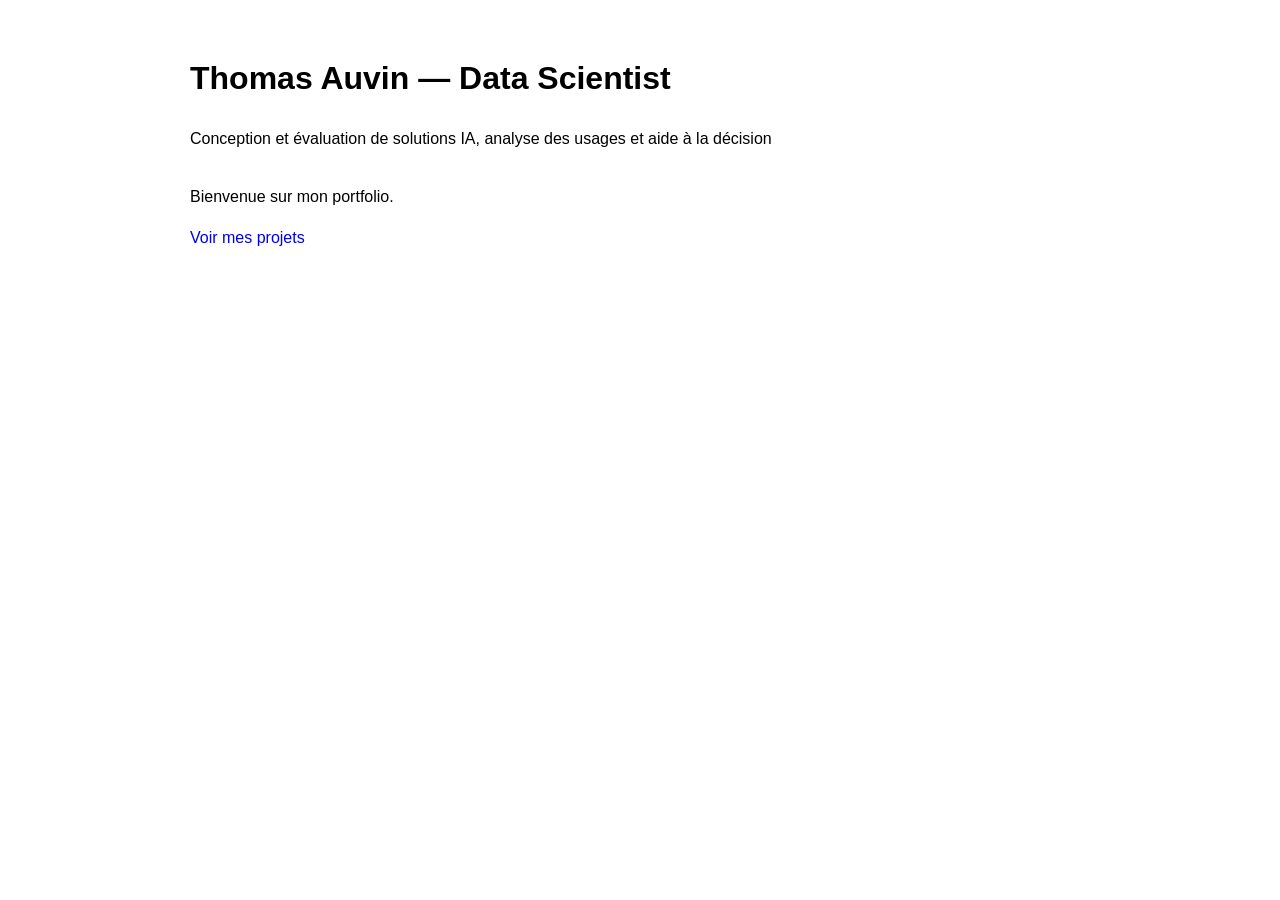
==== index.html @ b9dc01ef "Initial portfolio structure" ====
<!DOCTYPE html>
<html lang="fr">
<head>
  <meta charset="UTF-8" />
  <meta name="viewport" content="width=device-width, initial-scale=1.0" />
  <title>Thomas Auvin — Data Scientist</title>
  <link rel="stylesheet" href="assets/css/style.css" />
</head>
<body>
  <header>
    <h1>Thomas Auvin — Data Scientist</h1>
    <p>Conception et évaluation de solutions IA, analyse des usages et aide à la décision</p>
  </header>

  <main>
    <p>Bienvenue sur mon portfolio.</p>
    <p><a href="projets.html">Voir mes projets</a></p>
  </main>
</body>
</html>
---- assets/css/style.css ----
body {
  font-family: Arial, sans-serif;
  margin: 0;
  padding: 2rem;
  line-height: 1.6;
  max-width: 900px;
  margin-inline: auto;
}

header {
  margin-bottom: 2rem;
}

a {
  text-decoration: none;
}
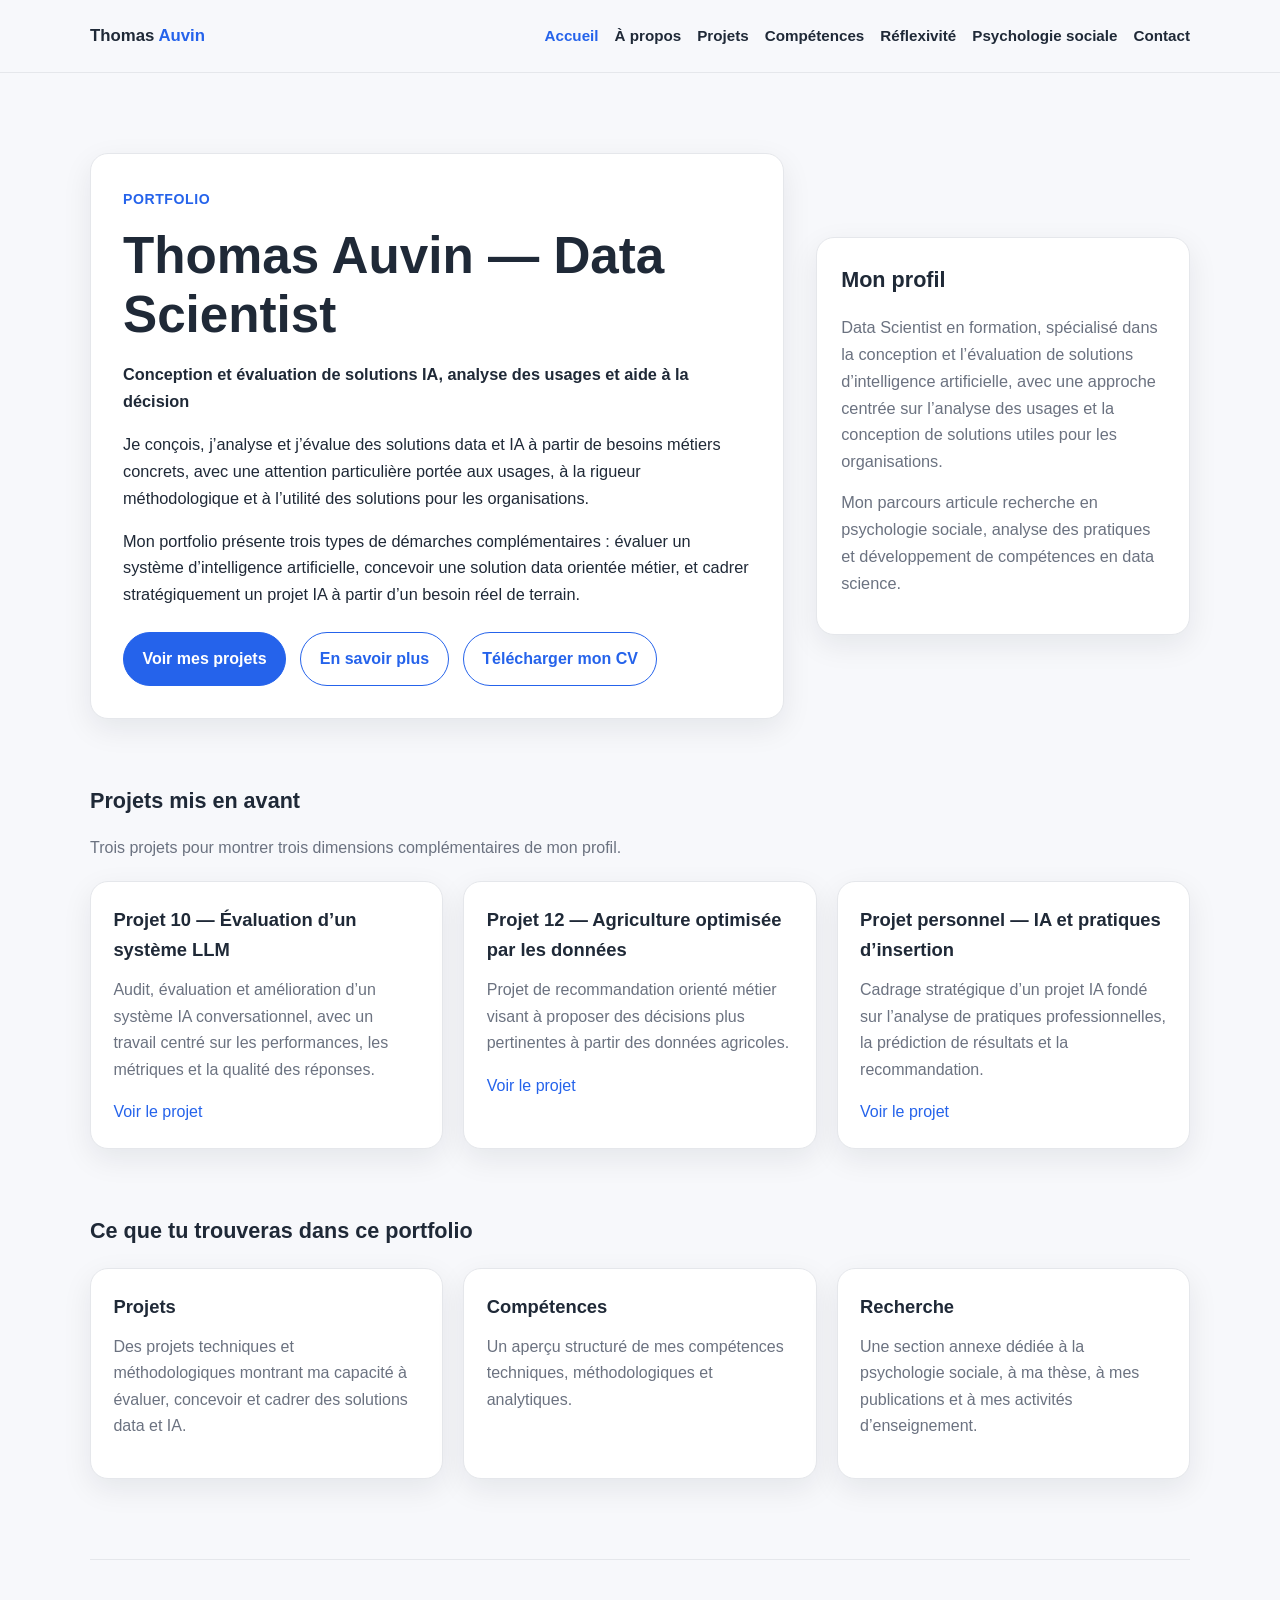
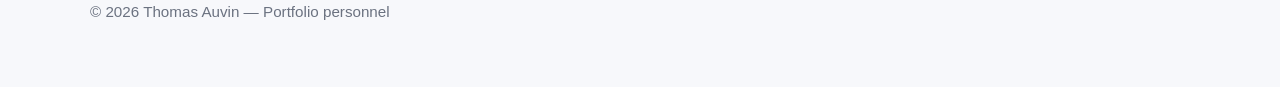
==== commit 0ed6bc0f: "Add homepage and about page" ====
--- a/index.html
+++ b/index.html
@@ -4,17 +4,149 @@
   <meta charset="UTF-8" />
   <meta name="viewport" content="width=device-width, initial-scale=1.0" />
   <title>Thomas Auvin — Data Scientist</title>
+  <meta
+    name="description"
+    content="Portfolio de Thomas Auvin, Data Scientist en formation : IA appliquée, évaluation de systèmes intelligents, analyse des usages et aide à la décision."
+  />
   <link rel="stylesheet" href="assets/css/style.css" />
 </head>
 <body>
-  <header>
-    <h1>Thomas Auvin — Data Scientist</h1>
-    <p>Conception et évaluation de solutions IA, analyse des usages et aide à la décision</p>
+  <header class="site-header">
+    <div class="container navbar">
+      <a class="brand" href="index.html">Thomas <span>Auvin</span></a>
+      <nav class="nav-links" aria-label="Navigation principale">
+        <a href="index.html" class="active">Accueil</a>
+        <a href="a-propos.html">À propos</a>
+        <a href="projets.html">Projets</a>
+        <a href="competences.html">Compétences</a>
+        <a href="reflexivite.html">Réflexivité</a>
+        <a href="psychologie-sociale-recherche.html">Psychologie sociale</a>
+        <a href="contact.html">Contact</a>
+      </nav>
+    </div>
   </header>
 
   <main>
-    <p>Bienvenue sur mon portfolio.</p>
-    <p><a href="projets.html">Voir mes projets</a></p>
+    <section class="hero">
+      <div class="container hero-grid">
+        <div class="hero-card">
+          <div class="eyebrow">Portfolio</div>
+          <h1>Thomas Auvin — Data Scientist</h1>
+          <p class="hero-subtitle">
+            Conception et évaluation de solutions IA, analyse des usages et aide à la décision
+          </p>
+          <p>
+            Je conçois, j’analyse et j’évalue des solutions data et IA à partir de besoins métiers
+            concrets, avec une attention particulière portée aux usages, à la rigueur méthodologique
+            et à l’utilité des solutions pour les organisations.
+          </p>
+          <p>
+            Mon portfolio présente trois types de démarches complémentaires :
+            évaluer un système d’intelligence artificielle, concevoir une solution data orientée métier,
+            et cadrer stratégiquement un projet IA à partir d’un besoin réel de terrain.
+          </p>
+
+          <div class="hero-actions">
+            <a class="button button-primary" href="projets.html">Voir mes projets</a>
+            <a class="button button-secondary" href="a-propos.html">En savoir plus</a>
+            <a class="button button-secondary" href="assets/docs/cv-thomas-auvin.pdf" target="_blank">
+              Télécharger mon CV
+            </a>
+          </div>
+        </div>
+
+        <aside class="hero-card hero-aside">
+          <h2>Mon profil</h2>
+          <p>
+            Data Scientist en formation, spécialisé dans la conception et l’évaluation de solutions
+            d’intelligence artificielle, avec une approche centrée sur l’analyse des usages
+            et la conception de solutions utiles pour les organisations.
+          </p>
+          <p>
+            Mon parcours articule recherche en psychologie sociale, analyse des pratiques
+            et développement de compétences en data science.
+          </p>
+        </aside>
+      </div>
+    </section>
+
+    <section class="section">
+      <div class="container">
+        <div class="section-header">
+          <h2 class="section-title">Projets mis en avant</h2>
+          <p>Trois projets pour montrer trois dimensions complémentaires de mon profil.</p>
+        </div>
+
+        <div class="grid-3">
+          <article class="card">
+            <h3>Projet 10 — Évaluation d’un système LLM</h3>
+            <p>
+              Audit, évaluation et amélioration d’un système IA conversationnel,
+              avec un travail centré sur les performances, les métriques et la qualité des réponses.
+            </p>
+            <a href="projects/projet-10-llm.html">Voir le projet</a>
+          </article>
+
+          <article class="card">
+            <h3>Projet 12 — Agriculture optimisée par les données</h3>
+            <p>
+              Projet de recommandation orienté métier visant à proposer des décisions
+              plus pertinentes à partir des données agricoles.
+            </p>
+            <a href="projects/projet-12-agritech.html">Voir le projet</a>
+          </article>
+
+          <article class="card">
+            <h3>Projet personnel — IA et pratiques d’insertion</h3>
+            <p>
+              Cadrage stratégique d’un projet IA fondé sur l’analyse de pratiques professionnelles,
+              la prédiction de résultats et la recommandation.
+            </p>
+            <a href="projects/projet-perso-insertion-ia.html">Voir le projet</a>
+          </article>
+        </div>
+      </div>
+    </section>
+
+    <section class="section">
+      <div class="container">
+        <div class="section-header">
+          <h2 class="section-title">Ce que tu trouveras dans ce portfolio</h2>
+        </div>
+
+        <div class="grid-3">
+          <div class="card">
+            <h3>Projets</h3>
+            <p>
+              Des projets techniques et méthodologiques montrant ma capacité à évaluer,
+              concevoir et cadrer des solutions data et IA.
+            </p>
+          </div>
+
+          <div class="card">
+            <h3>Compétences</h3>
+            <p>
+              Un aperçu structuré de mes compétences techniques, méthodologiques
+              et analytiques.
+            </p>
+          </div>
+
+          <div class="card">
+            <h3>Recherche</h3>
+            <p>
+              Une section annexe dédiée à la psychologie sociale, à ma thèse,
+              à mes publications et à mes activités d’enseignement.
+            </p>
+          </div>
+        </div>
+      </div>
+    </section>
   </main>
+
+  <footer class="site-footer">
+    <div class="container">
+      <p>© 2026 Thomas Auvin — Portfolio personnel</p>
+    </div>
+  </footer>
 </body>
-</html>
+</html>
--- a/assets/css/style.css
+++ b/assets/css/style.css
@@ -1,16 +1,321 @@
+:root {
+  --bg: #f7f8fb;
+  --surface: #ffffff;
+  --text: #1f2937;
+  --muted: #6b7280;
+  --accent: #2563eb;
+  --accent-hover: #1d4ed8;
+  --border: #e5e7eb;
+  --shadow: 0 10px 30px rgba(15, 23, 42, 0.08);
+  --radius: 18px;
+  --max-width: 1100px;
+}
+
+* {
+  box-sizing: border-box;
+}
+
+html {
+  scroll-behavior: smooth;
+}
+
 body {
-  font-family: Arial, sans-serif;
   margin: 0;
+  font-family: Arial, Helvetica, sans-serif;
+  color: var(--text);
+  background: var(--bg);
+  line-height: 1.65;
+}
+
+img {
+  max-width: 100%;
+  display: block;
+}
+
+a {
+  color: var(--accent);
+  text-decoration: none;
+}
+
+a:hover {
+  color: var(--accent-hover);
+}
+
+.container {
+  width: min(var(--max-width), calc(100% - 2rem));
+  margin: 0 auto;
+}
+
+.site-header {
+  position: sticky;
+  top: 0;
+  z-index: 10;
+  background: rgba(247, 248, 251, 0.92);
+  backdrop-filter: blur(8px);
+  border-bottom: 1px solid var(--border);
+}
+
+.navbar {
+  display: flex;
+  align-items: center;
+  justify-content: space-between;
+  gap: 1rem;
+  min-height: 72px;
+}
+
+.brand {
+  font-weight: 700;
+  font-size: 1.05rem;
+  color: var(--text);
+}
+
+.brand span {
+  color: var(--accent);
+}
+
+.nav-links {
+  display: flex;
+  flex-wrap: wrap;
+  gap: 1rem;
+}
+
+.nav-links a {
+  color: var(--text);
+  font-weight: 600;
+  font-size: 0.95rem;
+}
+
+.nav-links a:hover,
+.nav-links a.active {
+  color: var(--accent);
+}
+
+.hero {
+  padding: 5rem 0 3rem;
+}
+
+.hero-grid {
+  display: grid;
+  grid-template-columns: 1.3fr 0.7fr;
+  gap: 2rem;
+  align-items: center;
+}
+
+.hero-card,
+.card {
+  background: var(--surface);
+  border: 1px solid var(--border);
+  border-radius: var(--radius);
+  box-shadow: var(--shadow);
+}
+
+.hero-card {
   padding: 2rem;
-  line-height: 1.6;
-  max-width: 900px;
-  margin-inline: auto;
-}
-
-header {
-  margin-bottom: 2rem;
-}
-
-a {
-  text-decoration: none;
+}
+
+.eyebrow {
+  display: inline-block;
+  margin-bottom: 1rem;
+  font-size: 0.88rem;
+  font-weight: 700;
+  letter-spacing: 0.04em;
+  text-transform: uppercase;
+  color: var(--accent);
+}
+
+.hero h1,
+.page-title {
+  margin: 0 0 1rem;
+  line-height: 1.15;
+  font-size: clamp(2rem, 4vw, 3.5rem);
+}
+
+.hero-subtitle {
+  margin: 0 0 1rem;
+  color: var(--muted);
+  font-size: 1.15rem;
+  font-weight: 700;
+}
+
+.hero p,
+.lead {
+  margin: 0 0 1rem;
+  color: var(--text);
+  font-size: 1.02rem;
+}
+
+.hero-actions {
+  display: flex;
+  flex-wrap: wrap;
+  gap: 0.9rem;
+  margin-top: 1.5rem;
+}
+
+.button {
+  display: inline-flex;
+  align-items: center;
+  justify-content: center;
+  min-height: 44px;
+  padding: 0.8rem 1.15rem;
+  border-radius: 999px;
+  border: 1px solid var(--accent);
+  font-weight: 700;
+  transition: 0.2s ease;
+}
+
+.button-primary {
+  background: var(--accent);
+  color: #fff;
+}
+
+.button-primary:hover {
+  background: var(--accent-hover);
+  border-color: var(--accent-hover);
+  color: #fff;
+}
+
+.button-secondary {
+  background: #fff;
+  color: var(--accent);
+}
+
+.button-secondary:hover {
+  background: #eff6ff;
+}
+
+.hero-aside {
+  padding: 1.5rem;
+}
+
+.hero-aside h2,
+.section-title {
+  margin-top: 0;
+  margin-bottom: 1rem;
+  font-size: 1.35rem;
+}
+
+.hero-aside p {
+  margin: 0 0 0.85rem;
+  color: var(--muted);
+}
+
+.section {
+  padding: 1rem 0 3rem;
+}
+
+.section-header {
+  margin-bottom: 1.25rem;
+}
+
+.section-header p {
+  color: var(--muted);
+  margin: 0.3rem 0 0;
+}
+
+.grid-3 {
+  display: grid;
+  grid-template-columns: repeat(3, 1fr);
+  gap: 1.25rem;
+}
+
+.card {
+  padding: 1.4rem;
+}
+
+.card h3 {
+  margin-top: 0;
+  margin-bottom: 0.75rem;
+  font-size: 1.15rem;
+}
+
+.card p {
+  margin: 0 0 1rem;
+  color: var(--muted);
+}
+
+.inline-list {
+  margin: 0;
+  padding-left: 1.1rem;
+}
+
+.inline-list li {
+  margin-bottom: 0.35rem;
+}
+
+.page-hero {
+  padding: 4rem 0 2rem;
+}
+
+.page-content {
+  padding-bottom: 3rem;
+}
+
+.content-grid {
+  display: grid;
+  grid-template-columns: 2fr 1fr;
+  gap: 1.5rem;
+}
+
+.content-block {
+  background: var(--surface);
+  border: 1px solid var(--border);
+  border-radius: var(--radius);
+  box-shadow: var(--shadow);
+  padding: 1.6rem;
+  margin-bottom: 1.25rem;
+}
+
+.content-block h2 {
+  margin-top: 0;
+}
+
+.content-block p:last-child,
+.content-block ul:last-child {
+  margin-bottom: 0;
+}
+
+.aside-box {
+  background: var(--surface);
+  border: 1px solid var(--border);
+  border-radius: var(--radius);
+  box-shadow: var(--shadow);
+  padding: 1.4rem;
+  margin-bottom: 1.25rem;
+}
+
+.aside-box h3 {
+  margin-top: 0;
+}
+
+.site-footer {
+  padding: 2rem 0 3rem;
+  color: var(--muted);
+  font-size: 0.95rem;
+}
+
+.site-footer .container {
+  border-top: 1px solid var(--border);
+  padding-top: 1.5rem;
+}
+
+@media (max-width: 900px) {
+  .hero-grid,
+  .content-grid,
+  .grid-3 {
+    grid-template-columns: 1fr;
+  }
+
+  .navbar {
+    align-items: flex-start;
+    flex-direction: column;
+    padding: 1rem 0;
+  }
+
+  .nav-links {
+    gap: 0.8rem;
+  }
+
+  .hero {
+    padding-top: 3rem;
+  }
 }
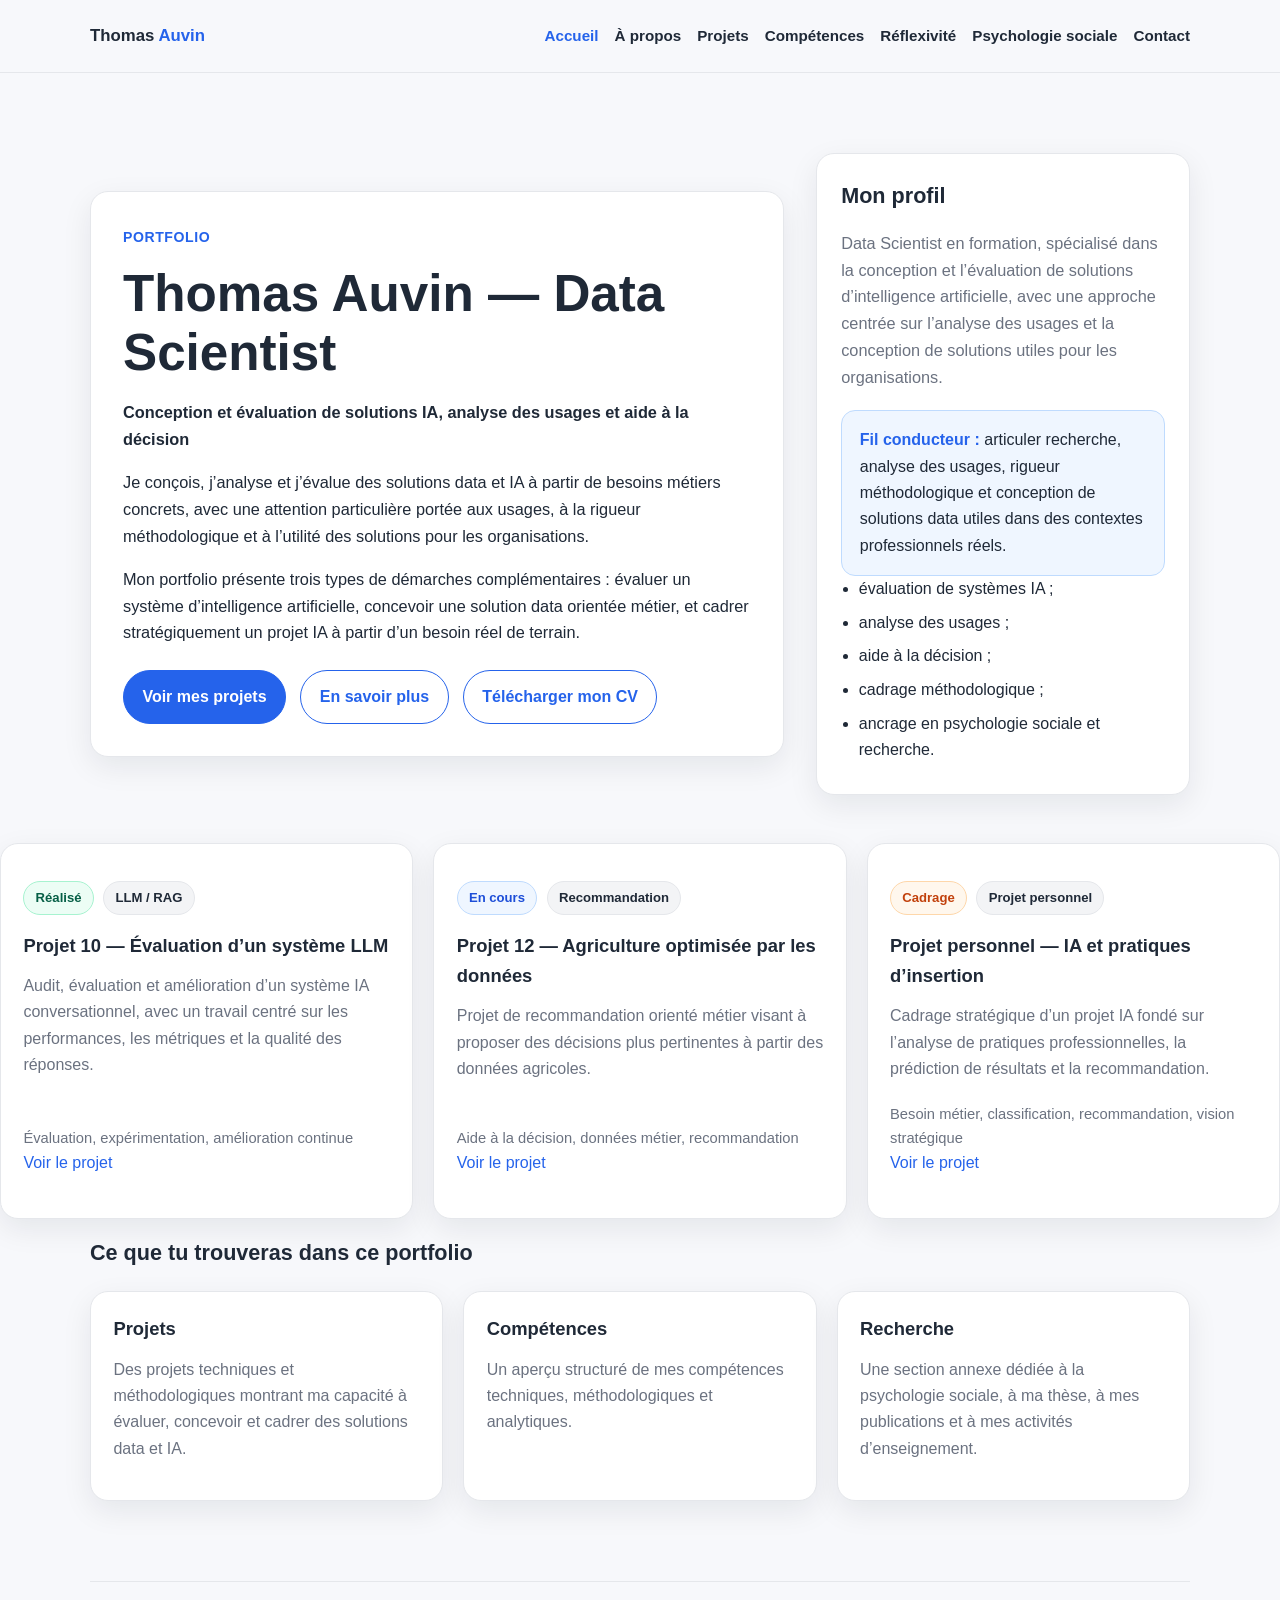
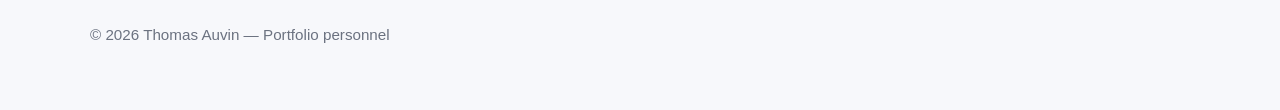
==== commit e3c05967: "ajout projet perso" ====
--- a/index.html
+++ b/index.html
@@ -62,51 +62,79 @@
             d’intelligence artificielle, avec une approche centrée sur l’analyse des usages
             et la conception de solutions utiles pour les organisations.
           </p>
-          <p>
-            Mon parcours articule recherche en psychologie sociale, analyse des pratiques
-            et développement de compétences en data science.
-          </p>
+
+          <div class="hero-highlight">
+            <strong>Fil conducteur :</strong>
+            articuler recherche, analyse des usages, rigueur méthodologique
+            et conception de solutions data utiles dans des contextes professionnels réels.
+          </div>
+
+          <ul class="profile-list">
+            <li>évaluation de systèmes IA ;</li>
+            <li>analyse des usages ;</li>
+            <li>aide à la décision ;</li>
+            <li>cadrage méthodologique ;</li>
+            <li>ancrage en psychologie sociale et recherche.</li>
+          </ul>
         </aside>
       </div>
     </section>
 
-    <section class="section">
-      <div class="container">
-        <div class="section-header">
-          <h2 class="section-title">Projets mis en avant</h2>
-          <p>Trois projets pour montrer trois dimensions complémentaires de mon profil.</p>
+    <div class="grid-3">
+      <article class="card project-card">
+        <div>
+          <div class="badge-row">
+            <span class="badge badge-done">Réalisé</span>
+            <span class="badge">LLM / RAG</span>
+          </div>
+          <h3>Projet 10 — Évaluation d’un système LLM</h3>
+          <p>
+            Audit, évaluation et amélioration d’un système IA conversationnel,
+            avec un travail centré sur les performances, les métriques et la qualité des réponses.
+          </p>
         </div>
+        <div class="project-meta">
+          Évaluation, expérimentation, amélioration continue
+        </div>
+        <p><a href="projects/projet-10-llm.html">Voir le projet</a></p>
+      </article>
 
-        <div class="grid-3">
-          <article class="card">
-            <h3>Projet 10 — Évaluation d’un système LLM</h3>
-            <p>
-              Audit, évaluation et amélioration d’un système IA conversationnel,
-              avec un travail centré sur les performances, les métriques et la qualité des réponses.
-            </p>
-            <a href="projects/projet-10-llm.html">Voir le projet</a>
-          </article>
+      <article class="card project-card">
+        <div>
+          <div class="badge-row">
+            <span class="badge badge-progress">En cours</span>
+            <span class="badge">Recommandation</span>
+          </div>
+          <h3>Projet 12 — Agriculture optimisée par les données</h3>
+          <p>
+            Projet de recommandation orienté métier visant à proposer des décisions
+            plus pertinentes à partir des données agricoles.
+          </p>
+        </div>
+        <div class="project-meta">
+          Aide à la décision, données métier, recommandation
+        </div>
+        <p><a href="projects/projet-12-agritech.html">Voir le projet</a></p>
+      </article>
 
-          <article class="card">
-            <h3>Projet 12 — Agriculture optimisée par les données</h3>
-            <p>
-              Projet de recommandation orienté métier visant à proposer des décisions
-              plus pertinentes à partir des données agricoles.
-            </p>
-            <a href="projects/projet-12-agritech.html">Voir le projet</a>
-          </article>
-
-          <article class="card">
-            <h3>Projet personnel — IA et pratiques d’insertion</h3>
-            <p>
-              Cadrage stratégique d’un projet IA fondé sur l’analyse de pratiques professionnelles,
-              la prédiction de résultats et la recommandation.
-            </p>
-            <a href="projects/projet-perso-insertion-ia.html">Voir le projet</a>
-          </article>
+      <article class="card project-card">
+        <div>
+          <div class="badge-row">
+            <span class="badge badge-planning">Cadrage</span>
+            <span class="badge">Projet personnel</span>
+          </div>
+          <h3>Projet personnel — IA et pratiques d’insertion</h3>
+          <p>
+            Cadrage stratégique d’un projet IA fondé sur l’analyse de pratiques professionnelles,
+            la prédiction de résultats et la recommandation.
+          </p>
         </div>
-      </div>
-    </section>
+        <div class="project-meta">
+          Besoin métier, classification, recommandation, vision stratégique
+        </div>
+        <p><a href="projects/projet-perso-insertion-ia.html">Voir le projet</a></p>
+      </article>
+    </div>
 
     <section class="section">
       <div class="container">
--- a/assets/css/style.css
+++ b/assets/css/style.css
@@ -318,4 +318,80 @@
   .hero {
     padding-top: 3rem;
   }
+}
+
+.badge-row {
+  display: flex;
+  flex-wrap: wrap;
+  gap: 0.6rem;
+  margin: 0.9rem 0 1rem;
+}
+
+.badge {
+  display: inline-flex;
+  align-items: center;
+  min-height: 30px;
+  padding: 0.3rem 0.7rem;
+  border-radius: 999px;
+  font-size: 0.82rem;
+  font-weight: 700;
+  border: 1px solid var(--border);
+  background: #f3f4f6;
+  color: var(--text);
+}
+
+.badge-done {
+  background: #ecfdf5;
+  border-color: #a7f3d0;
+  color: #065f46;
+}
+
+.badge-progress {
+  background: #eff6ff;
+  border-color: #bfdbfe;
+  color: #1d4ed8;
+}
+
+.badge-planning {
+  background: #fff7ed;
+  border-color: #fed7aa;
+  color: #c2410c;
+}
+
+.project-card {
+  display: flex;
+  flex-direction: column;
+  justify-content: space-between;
+  min-height: 100%;
+}
+
+.project-card p:last-of-type {
+  margin-bottom: 1.2rem;
+}
+
+.project-meta {
+  margin-top: auto;
+  color: var(--muted);
+  font-size: 0.92rem;
+}
+
+.hero-highlight {
+  margin-top: 1.2rem;
+  padding: 1rem 1.1rem;
+  border-radius: 14px;
+  background: #eff6ff;
+  border: 1px solid #bfdbfe;
+}
+
+.hero-highlight strong {
+  color: var(--accent);
+}
+
+.profile-list {
+  margin: 0;
+  padding-left: 1.1rem;
+}
+
+.profile-list li {
+  margin-bottom: 0.45rem;
 }
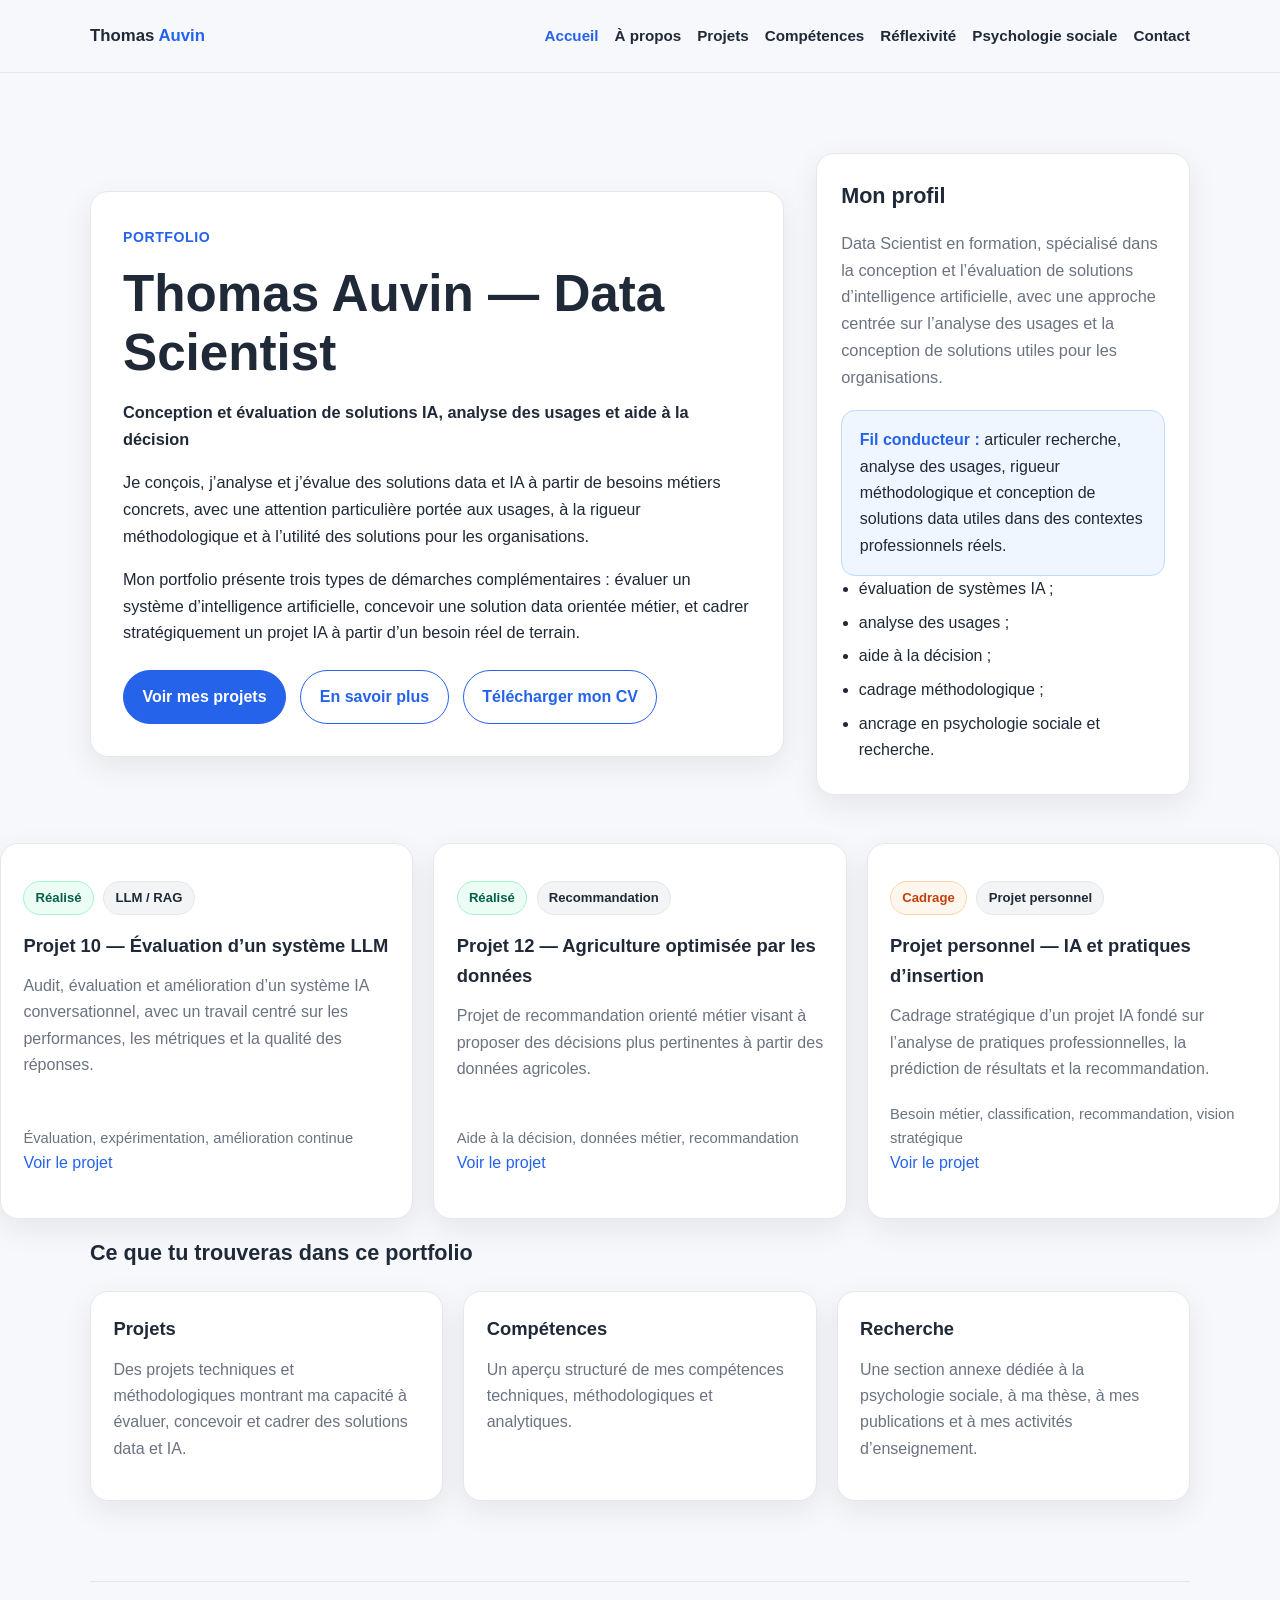
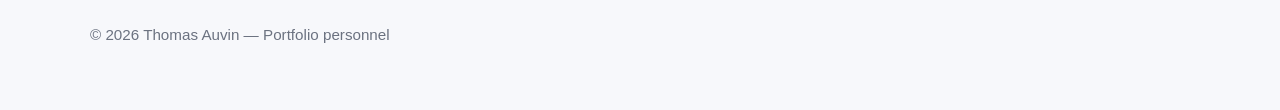
==== commit 225827ab: "mise a jour projets et page accueil" ====
--- a/index.html
+++ b/index.html
@@ -102,7 +102,7 @@
       <article class="card project-card">
         <div>
           <div class="badge-row">
-            <span class="badge badge-progress">En cours</span>
+            <span class="badge badge-done">Réalisé</span>
             <span class="badge">Recommandation</span>
           </div>
           <h3>Projet 12 — Agriculture optimisée par les données</h3>
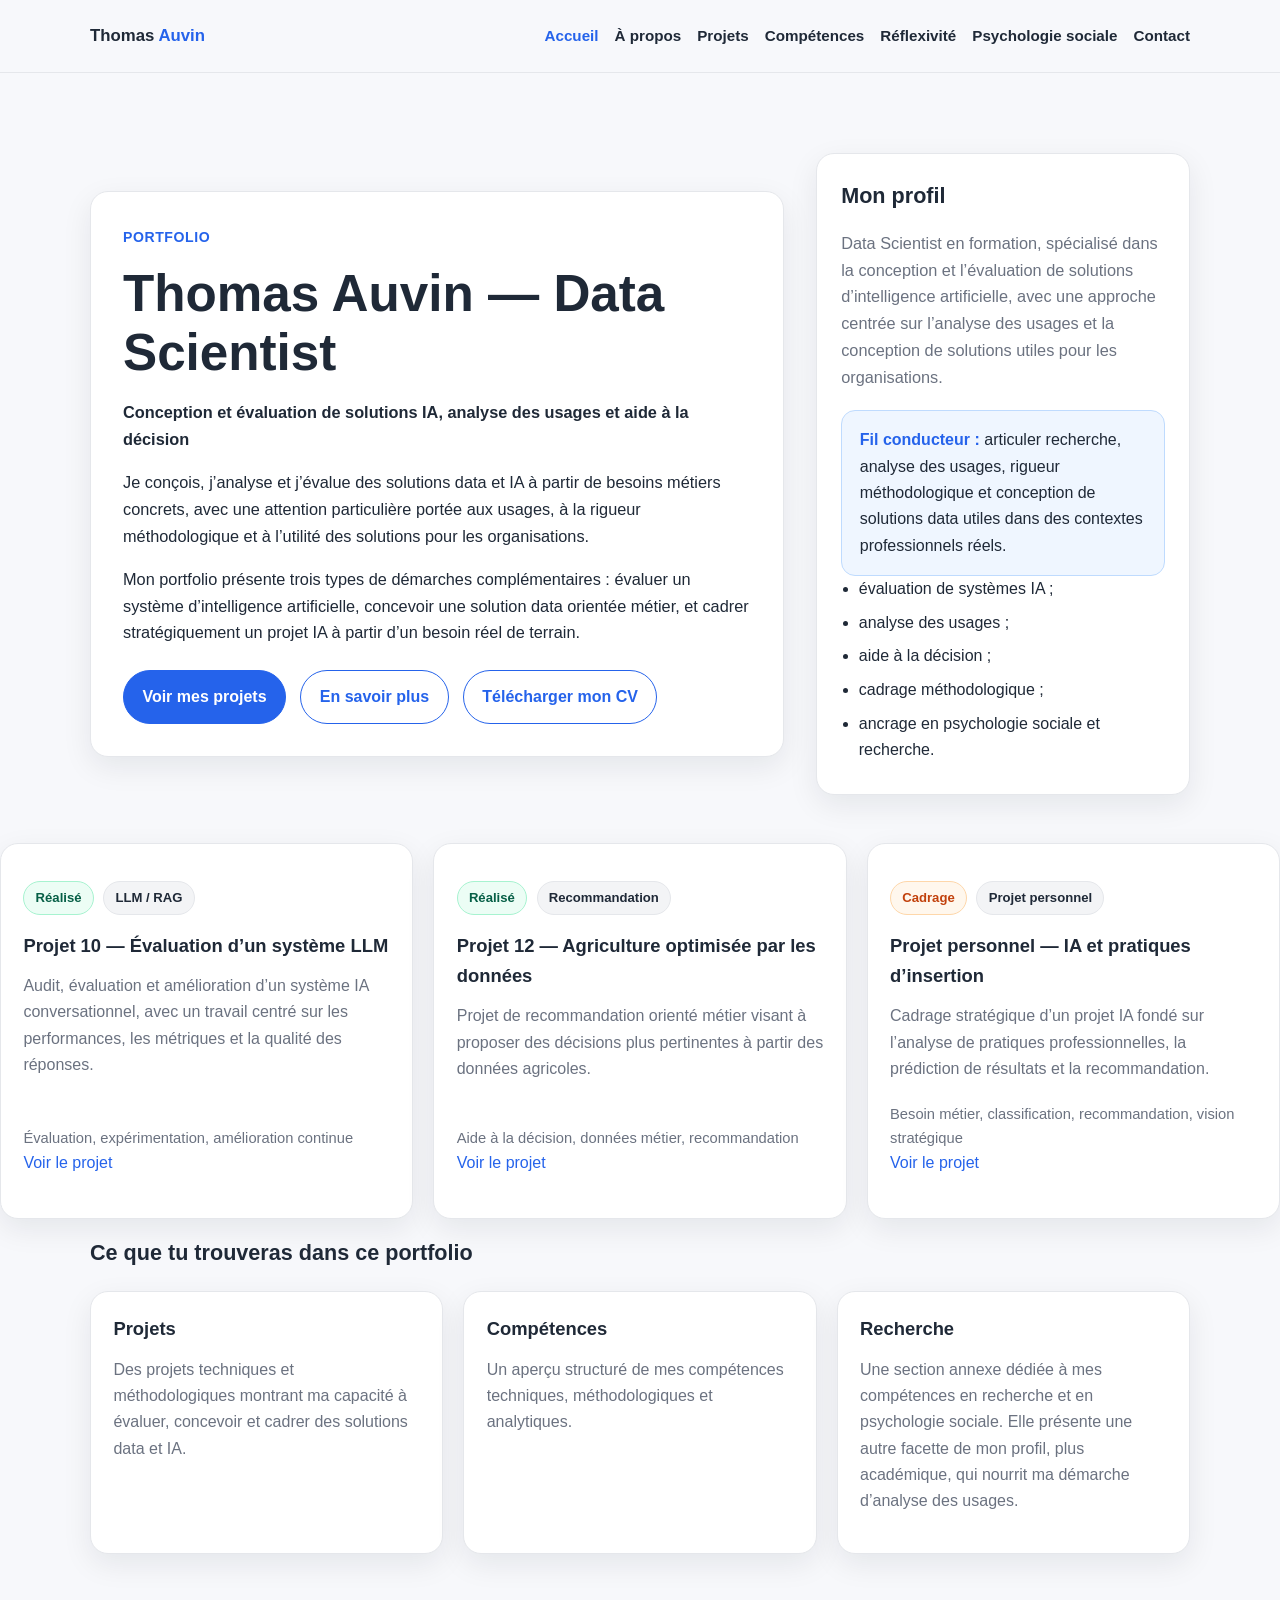
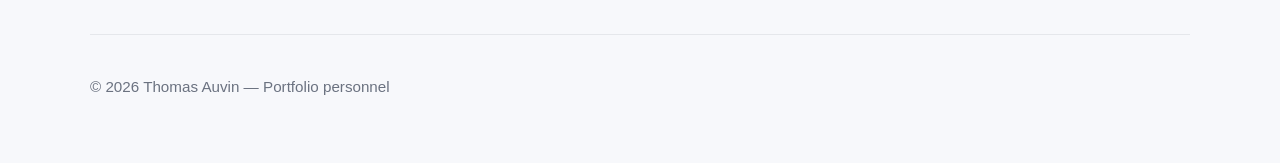
==== commit e812049e: "mise a jour projets et page accueil" ====
--- a/index.html
+++ b/index.html
@@ -162,8 +162,8 @@
           <div class="card">
             <h3>Recherche</h3>
             <p>
-              Une section annexe dédiée à la psychologie sociale, à ma thèse,
-              à mes publications et à mes activités d’enseignement.
+              Une section annexe dédiée à mes compétences en recherche et en psychologie sociale.
+              Elle présente une autre facette de mon profil, plus académique, qui nourrit ma démarche d’analyse des usages.
             </p>
           </div>
         </div>
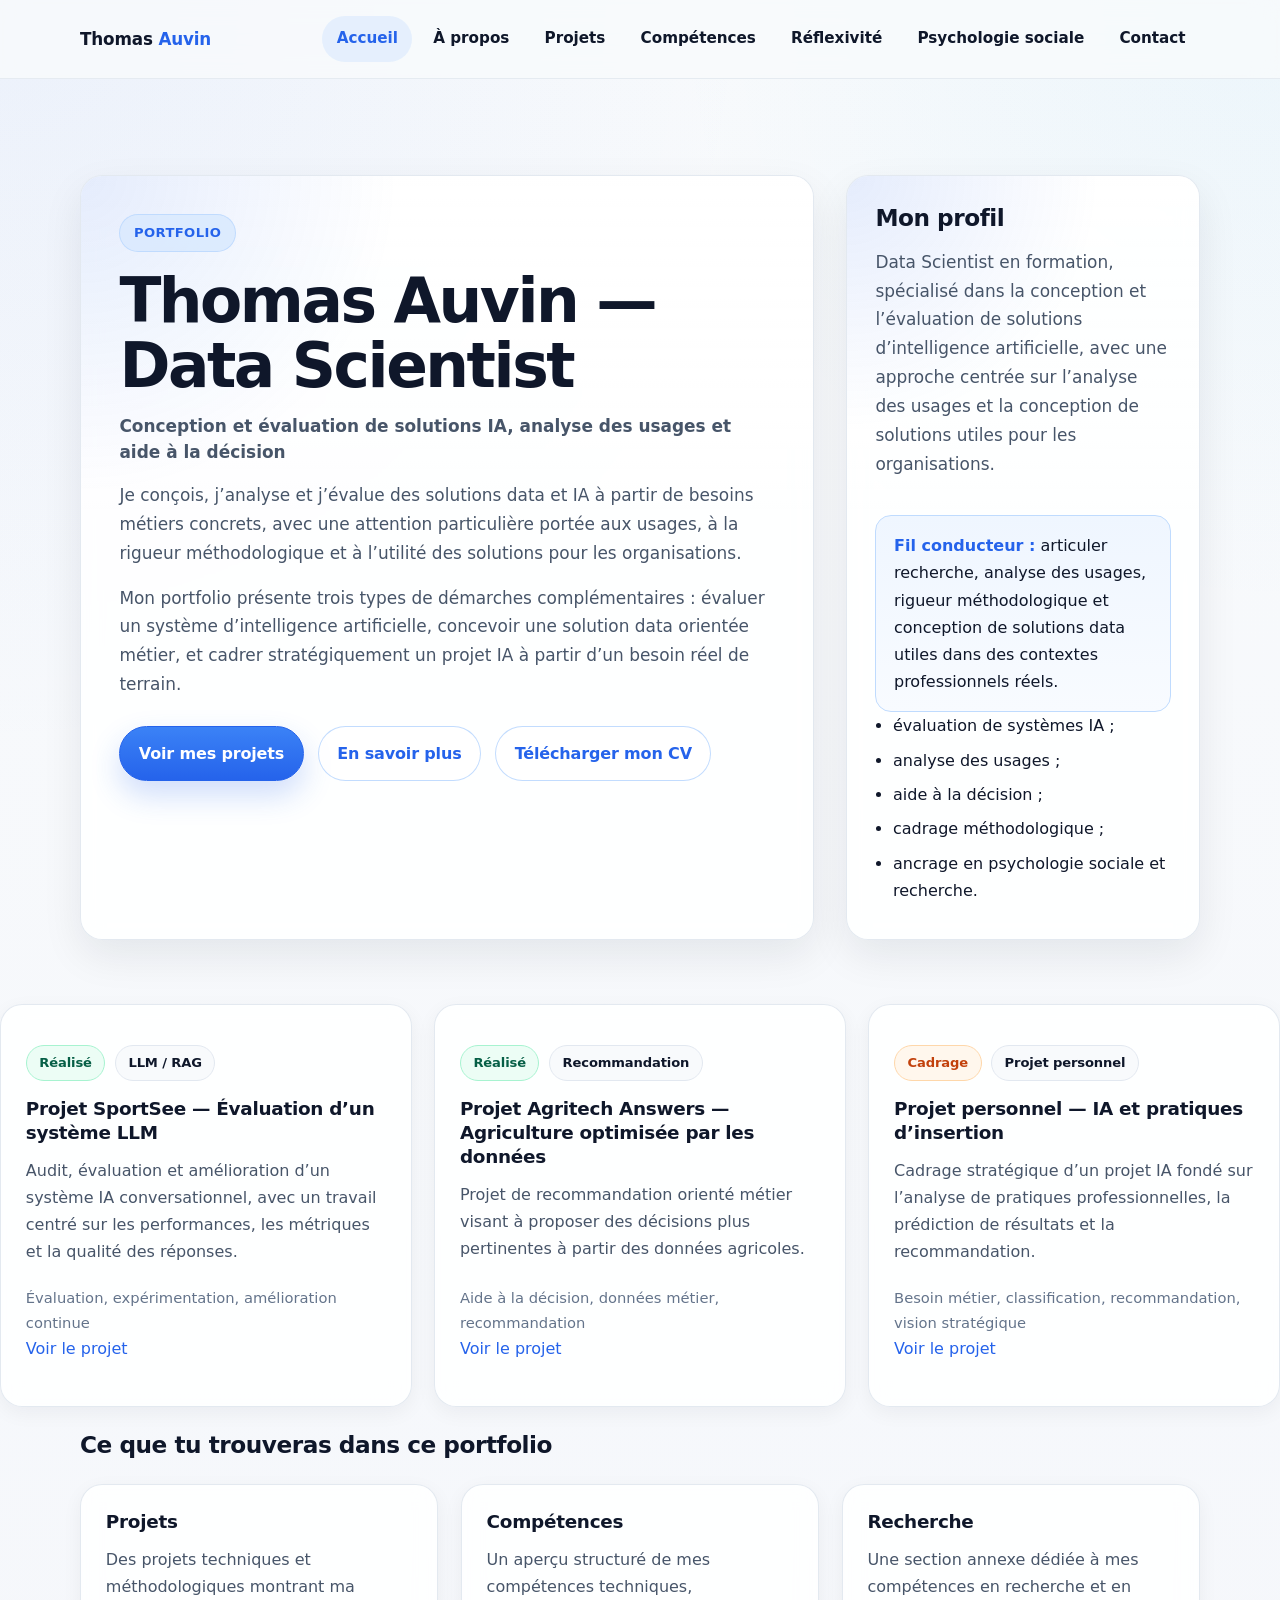
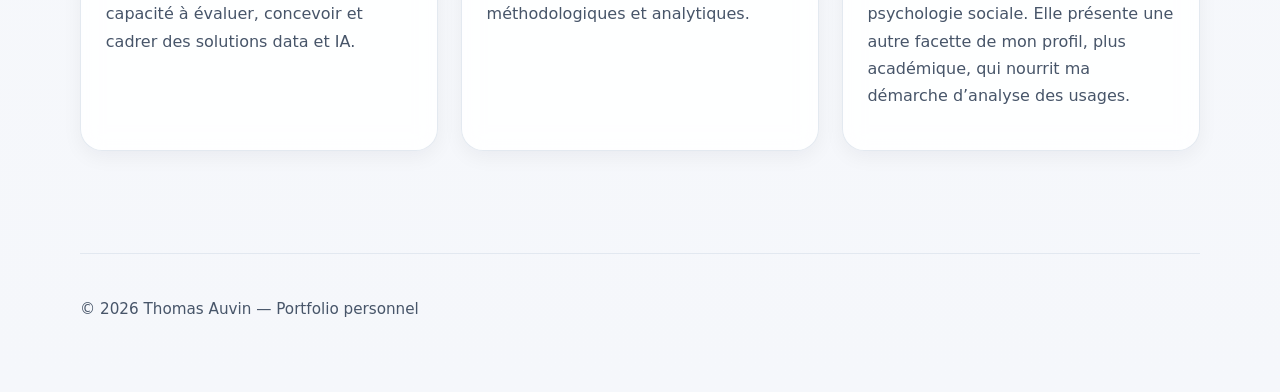
==== commit 042d0a73: "correction titres projets" ====
--- a/index.html
+++ b/index.html
@@ -87,7 +87,7 @@
             <span class="badge badge-done">Réalisé</span>
             <span class="badge">LLM / RAG</span>
           </div>
-          <h3>Projet 10 — Évaluation d’un système LLM</h3>
+          <h3>Projet SportSee — Évaluation d’un système LLM</h3>
           <p>
             Audit, évaluation et amélioration d’un système IA conversationnel,
             avec un travail centré sur les performances, les métriques et la qualité des réponses.
@@ -105,7 +105,7 @@
             <span class="badge badge-done">Réalisé</span>
             <span class="badge">Recommandation</span>
           </div>
-          <h3>Projet 12 — Agriculture optimisée par les données</h3>
+          <h3>Projet Agritech Answers — Agriculture optimisée par les données</h3>
           <p>
             Projet de recommandation orienté métier visant à proposer des décisions
             plus pertinentes à partir des données agricoles.
@@ -163,7 +163,8 @@
             <h3>Recherche</h3>
             <p>
               Une section annexe dédiée à mes compétences en recherche et en psychologie sociale.
-              Elle présente une autre facette de mon profil, plus académique, qui nourrit ma démarche d’analyse des usages.
+              Elle présente une autre facette de mon profil, plus académique,
+              qui nourrit ma démarche d’analyse des usages.
             </p>
           </div>
         </div>
--- a/assets/css/style.css
+++ b/assets/css/style.css
@@ -1,17 +1,27 @@
 :root {
-  --bg: #f7f8fb;
-  --surface: #ffffff;
-  --text: #1f2937;
-  --muted: #6b7280;
+  --bg: #f8fafc;
+  --bg-soft: #f1f5f9;
+  --surface: rgba(255, 255, 255, 0.88);
+  --surface-strong: #ffffff;
+  --text: #0f172a;
+  --muted: #475569;
+  --muted-soft: #64748b;
   --accent: #2563eb;
   --accent-hover: #1d4ed8;
-  --border: #e5e7eb;
-  --shadow: 0 10px 30px rgba(15, 23, 42, 0.08);
-  --radius: 18px;
-  --max-width: 1100px;
-}
-
-* {
+  --accent-soft: #dbeafe;
+  --border: #e2e8f0;
+  --border-strong: #cbd5e1;
+  --shadow-sm: 0 6px 20px rgba(15, 23, 42, 0.05);
+  --shadow: 0 16px 40px rgba(15, 23, 42, 0.08);
+  --shadow-lg: 0 24px 60px rgba(15, 23, 42, 0.12);
+  --radius: 22px;
+  --radius-sm: 14px;
+  --max-width: 1120px;
+}
+
+*,
+*::before,
+*::after {
   box-sizing: border-box;
 }
 
@@ -21,24 +31,40 @@
 
 body {
   margin: 0;
-  font-family: Arial, Helvetica, sans-serif;
+  font-family: Inter, ui-sans-serif, system-ui, -apple-system, BlinkMacSystemFont, "Segoe UI",
+    sans-serif;
   color: var(--text);
-  background: var(--bg);
-  line-height: 1.65;
+  background:
+    radial-gradient(circle at top left, rgba(37, 99, 235, 0.06), transparent 32%),
+    radial-gradient(circle at top right, rgba(14, 165, 233, 0.05), transparent 26%),
+    linear-gradient(180deg, #f8fafc 0%, #f5f7fb 100%);
+  line-height: 1.7;
+  font-size: 16px;
+  text-rendering: optimizeLegibility;
+  -webkit-font-smoothing: antialiased;
 }
 
 img {
   max-width: 100%;
   display: block;
+  border-radius: var(--radius-sm);
 }
 
 a {
   color: var(--accent);
   text-decoration: none;
+  transition: color 0.2s ease, opacity 0.2s ease;
 }
 
 a:hover {
   color: var(--accent-hover);
+}
+
+a:focus-visible,
+button:focus-visible {
+  outline: 3px solid rgba(37, 99, 235, 0.22);
+  outline-offset: 3px;
+  border-radius: 10px;
 }
 
 .container {
@@ -49,10 +75,11 @@
 .site-header {
   position: sticky;
   top: 0;
-  z-index: 10;
-  background: rgba(247, 248, 251, 0.92);
-  backdrop-filter: blur(8px);
-  border-bottom: 1px solid var(--border);
+  z-index: 50;
+  background: rgba(248, 250, 252, 0.82);
+  backdrop-filter: blur(14px);
+  -webkit-backdrop-filter: blur(14px);
+  border-bottom: 1px solid rgba(226, 232, 240, 0.82);
 }
 
 .navbar {
@@ -60,12 +87,13 @@
   align-items: center;
   justify-content: space-between;
   gap: 1rem;
-  min-height: 72px;
+  min-height: 78px;
 }
 
 .brand {
-  font-weight: 700;
+  font-weight: 800;
   font-size: 1.05rem;
+  letter-spacing: -0.01em;
   color: var(--text);
 }
 
@@ -76,156 +104,236 @@
 .nav-links {
   display: flex;
   flex-wrap: wrap;
-  gap: 1rem;
+  gap: 0.4rem;
 }
 
 .nav-links a {
   color: var(--text);
   font-weight: 600;
   font-size: 0.95rem;
+  padding: 0.65rem 0.9rem;
+  border-radius: 999px;
+  transition: background 0.2s ease, color 0.2s ease, transform 0.2s ease;
 }
 
 .nav-links a:hover,
 .nav-links a.active {
   color: var(--accent);
+  background: rgba(219, 234, 254, 0.65);
 }
 
 .hero {
-  padding: 5rem 0 3rem;
+  padding: 6rem 0 4rem;
 }
 
 .hero-grid {
   display: grid;
-  grid-template-columns: 1.3fr 0.7fr;
+  grid-template-columns: 1.35fr 0.65fr;
   gap: 2rem;
+  align-items: stretch;
+}
+
+.hero-card,
+.card,
+.content-block,
+.aside-box {
+  background: var(--surface);
+  border: 1px solid rgba(226, 232, 240, 0.95);
+  border-radius: var(--radius);
+  box-shadow: var(--shadow-sm);
+  backdrop-filter: blur(10px);
+  -webkit-backdrop-filter: blur(10px);
+}
+
+.hero-card {
+  position: relative;
+  overflow: hidden;
+  padding: 2.4rem;
+  box-shadow: var(--shadow);
+}
+
+.hero-card::before {
+  content: "";
+  position: absolute;
+  inset: 0;
+  background:
+    radial-gradient(circle at top left, rgba(37, 99, 235, 0.12), transparent 30%),
+    linear-gradient(180deg, rgba(255, 255, 255, 0.55), transparent 45%);
+  pointer-events: none;
+}
+
+.hero-card > * {
+  position: relative;
+  z-index: 1;
+}
+
+.eyebrow {
+  display: inline-flex;
   align-items: center;
-}
-
-.hero-card,
-.card {
-  background: var(--surface);
-  border: 1px solid var(--border);
-  border-radius: var(--radius);
-  box-shadow: var(--shadow);
-}
-
-.hero-card {
-  padding: 2rem;
-}
-
-.eyebrow {
-  display: inline-block;
+  gap: 0.45rem;
   margin-bottom: 1rem;
-  font-size: 0.88rem;
-  font-weight: 700;
-  letter-spacing: 0.04em;
+  padding: 0.42rem 0.85rem;
+  border-radius: 999px;
+  font-size: 0.82rem;
+  font-weight: 800;
+  letter-spacing: 0.03em;
   text-transform: uppercase;
   color: var(--accent);
+  background: rgba(219, 234, 254, 0.9);
+  border: 1px solid rgba(191, 219, 254, 0.95);
 }
 
 .hero h1,
 .page-title {
   margin: 0 0 1rem;
-  line-height: 1.15;
-  font-size: clamp(2rem, 4vw, 3.5rem);
+  line-height: 1.06;
+  letter-spacing: -0.04em;
+  font-size: clamp(2.3rem, 4.8vw, 4rem);
+  max-width: 14ch;
 }
 
 .hero-subtitle {
   margin: 0 0 1rem;
   color: var(--muted);
-  font-size: 1.15rem;
+  font-size: 1.12rem;
   font-weight: 700;
+  line-height: 1.5;
 }
 
 .hero p,
 .lead {
   margin: 0 0 1rem;
-  color: var(--text);
-  font-size: 1.02rem;
+  color: var(--muted);
+  font-size: 1.06rem;
+  max-width: 66ch;
 }
 
 .hero-actions {
   display: flex;
   flex-wrap: wrap;
   gap: 0.9rem;
-  margin-top: 1.5rem;
+  margin-top: 1.7rem;
 }
 
 .button {
   display: inline-flex;
   align-items: center;
   justify-content: center;
-  min-height: 44px;
-  padding: 0.8rem 1.15rem;
+  min-height: 46px;
+  padding: 0.82rem 1.15rem;
   border-radius: 999px;
   border: 1px solid var(--accent);
   font-weight: 700;
-  transition: 0.2s ease;
+  letter-spacing: -0.01em;
+  transition:
+    transform 0.2s ease,
+    background 0.2s ease,
+    border-color 0.2s ease,
+    box-shadow 0.2s ease,
+    color 0.2s ease;
+}
+
+.button:hover {
+  transform: translateY(-1px);
 }
 
 .button-primary {
-  background: var(--accent);
+  background: linear-gradient(180deg, #3b82f6 0%, var(--accent) 100%);
   color: #fff;
+  box-shadow: 0 14px 30px rgba(37, 99, 235, 0.22);
 }
 
 .button-primary:hover {
-  background: var(--accent-hover);
+  background: linear-gradient(180deg, #2563eb 0%, var(--accent-hover) 100%);
   border-color: var(--accent-hover);
   color: #fff;
 }
 
 .button-secondary {
-  background: #fff;
+  background: rgba(255, 255, 255, 0.82);
   color: var(--accent);
+  border-color: rgba(191, 219, 254, 0.95);
 }
 
 .button-secondary:hover {
-  background: #eff6ff;
+  background: rgba(239, 246, 255, 0.95);
 }
 
 .hero-aside {
-  padding: 1.5rem;
+  padding: 1.75rem;
+  display: flex;
+  flex-direction: column;
+  justify-content: center;
 }
 
 .hero-aside h2,
 .section-title {
   margin-top: 0;
   margin-bottom: 1rem;
-  font-size: 1.35rem;
+  font-size: 1.45rem;
+  line-height: 1.2;
+  letter-spacing: -0.02em;
 }
 
 .hero-aside p {
-  margin: 0 0 0.85rem;
-  color: var(--muted);
+  margin: 0 0 0.9rem;
+  color: var(--muted);
+}
+
+.hero-highlight {
+  margin-top: 1.4rem;
+  padding: 1rem 1.1rem;
+  border-radius: 16px;
+  background: linear-gradient(180deg, #eff6ff 0%, #f8fbff 100%);
+  border: 1px solid #bfdbfe;
+}
+
+.hero-highlight strong {
+  color: var(--accent);
 }
 
 .section {
-  padding: 1rem 0 3rem;
+  padding: 1.5rem 0 4rem;
 }
 
 .section-header {
-  margin-bottom: 1.25rem;
+  margin-bottom: 1.6rem;
 }
 
 .section-header p {
   color: var(--muted);
-  margin: 0.3rem 0 0;
+  margin: 0.45rem 0 0;
+  max-width: 70ch;
 }
 
 .grid-3 {
   display: grid;
-  grid-template-columns: repeat(3, 1fr);
-  gap: 1.25rem;
+  grid-template-columns: repeat(3, minmax(0, 1fr));
+  gap: 1.4rem;
 }
 
 .card {
-  padding: 1.4rem;
+  padding: 1.55rem;
+  transition:
+    transform 0.22s ease,
+    box-shadow 0.22s ease,
+    border-color 0.22s ease;
+}
+
+.card:hover,
+.content-block:hover,
+.aside-box:hover {
+  transform: translateY(-3px);
+  box-shadow: var(--shadow);
+  border-color: var(--border-strong);
 }
 
 .card h3 {
   margin-top: 0;
   margin-bottom: 0.75rem;
   font-size: 1.15rem;
+  line-height: 1.3;
+  letter-spacing: -0.015em;
 }
 
 .card p {
@@ -243,30 +351,44 @@
 }
 
 .page-hero {
-  padding: 4rem 0 2rem;
+  padding: 5rem 0 2.4rem;
 }
 
 .page-content {
-  padding-bottom: 3rem;
+  padding-bottom: 4rem;
 }
 
 .content-grid {
   display: grid;
-  grid-template-columns: 2fr 1fr;
-  gap: 1.5rem;
+  grid-template-columns: minmax(0, 2fr) minmax(260px, 1fr);
+  gap: 1.6rem;
+  align-items: start;
 }
 
 .content-block {
-  background: var(--surface);
-  border: 1px solid var(--border);
-  border-radius: var(--radius);
-  box-shadow: var(--shadow);
-  padding: 1.6rem;
+  padding: 1.7rem;
   margin-bottom: 1.25rem;
+  transition:
+    transform 0.22s ease,
+    box-shadow 0.22s ease,
+    border-color 0.22s ease;
 }
 
 .content-block h2 {
   margin-top: 0;
+  margin-bottom: 0.9rem;
+  font-size: 1.38rem;
+  line-height: 1.25;
+  letter-spacing: -0.02em;
+}
+
+.content-block p,
+.content-block li {
+  color: var(--muted);
+}
+
+.content-block ul {
+  padding-left: 1.2rem;
 }
 
 .content-block p:last-child,
@@ -275,68 +397,46 @@
 }
 
 .aside-box {
-  background: var(--surface);
-  border: 1px solid var(--border);
-  border-radius: var(--radius);
-  box-shadow: var(--shadow);
   padding: 1.4rem;
   margin-bottom: 1.25rem;
+  position: sticky;
+  top: 96px;
+  transition:
+    transform 0.22s ease,
+    box-shadow 0.22s ease,
+    border-color 0.22s ease;
 }
 
 .aside-box h3 {
   margin-top: 0;
-}
-
-.site-footer {
-  padding: 2rem 0 3rem;
-  color: var(--muted);
-  font-size: 0.95rem;
-}
-
-.site-footer .container {
-  border-top: 1px solid var(--border);
-  padding-top: 1.5rem;
-}
-
-@media (max-width: 900px) {
-  .hero-grid,
-  .content-grid,
-  .grid-3 {
-    grid-template-columns: 1fr;
-  }
-
-  .navbar {
-    align-items: flex-start;
-    flex-direction: column;
-    padding: 1rem 0;
-  }
-
-  .nav-links {
-    gap: 0.8rem;
-  }
-
-  .hero {
-    padding-top: 3rem;
-  }
+  margin-bottom: 0.9rem;
+  font-size: 1.1rem;
+  letter-spacing: -0.015em;
+}
+
+.aside-box p,
+.aside-box li {
+  color: var(--muted);
 }
 
 .badge-row {
   display: flex;
   flex-wrap: wrap;
   gap: 0.6rem;
-  margin: 0.9rem 0 1rem;
+  margin: 0.95rem 0 1rem;
 }
 
 .badge {
   display: inline-flex;
   align-items: center;
-  min-height: 30px;
-  padding: 0.3rem 0.7rem;
+  min-height: 32px;
+  padding: 0.35rem 0.78rem;
   border-radius: 999px;
   font-size: 0.82rem;
-  font-weight: 700;
+  font-weight: 800;
+  letter-spacing: -0.01em;
   border: 1px solid var(--border);
-  background: #f3f4f6;
+  background: #f8fafc;
   color: var(--text);
 }
 
@@ -371,20 +471,8 @@
 
 .project-meta {
   margin-top: auto;
-  color: var(--muted);
+  color: var(--muted-soft);
   font-size: 0.92rem;
-}
-
-.hero-highlight {
-  margin-top: 1.2rem;
-  padding: 1rem 1.1rem;
-  border-radius: 14px;
-  background: #eff6ff;
-  border: 1px solid #bfdbfe;
-}
-
-.hero-highlight strong {
-  color: var(--accent);
 }
 
 .profile-list {
@@ -394,4 +482,87 @@
 
 .profile-list li {
   margin-bottom: 0.45rem;
+}
+
+.site-footer {
+  padding: 2.4rem 0 3.4rem;
+  color: var(--muted);
+  font-size: 0.95rem;
+}
+
+.site-footer .container {
+  border-top: 1px solid var(--border);
+  padding-top: 1.7rem;
+}
+
+@media (max-width: 960px) {
+  .hero-grid,
+  .content-grid,
+  .grid-3 {
+    grid-template-columns: 1fr;
+  }
+
+  .aside-box {
+    position: static;
+    top: auto;
+  }
+
+  .hero h1,
+  .page-title {
+    max-width: none;
+  }
+}
+
+@media (max-width: 900px) {
+  .navbar {
+    align-items: flex-start;
+    flex-direction: column;
+    padding: 1rem 0;
+  }
+
+  .nav-links {
+    gap: 0.55rem;
+  }
+
+  .hero {
+    padding-top: 3.5rem;
+  }
+
+  .hero-card,
+  .content-block,
+  .aside-box,
+  .card {
+    padding: 1.35rem;
+  }
+}
+
+@media (max-width: 640px) {
+  .container {
+    width: min(var(--max-width), calc(100% - 1.2rem));
+  }
+
+  .hero {
+    padding: 3rem 0 2.5rem;
+  }
+
+  .page-hero {
+    padding: 3.2rem 0 1.8rem;
+  }
+
+  .section {
+    padding: 1rem 0 3rem;
+  }
+
+  .hero-actions {
+    flex-direction: column;
+    align-items: stretch;
+  }
+
+  .button {
+    width: 100%;
+  }
+
+  .nav-links a {
+    padding: 0.55rem 0.75rem;
+  }
 }
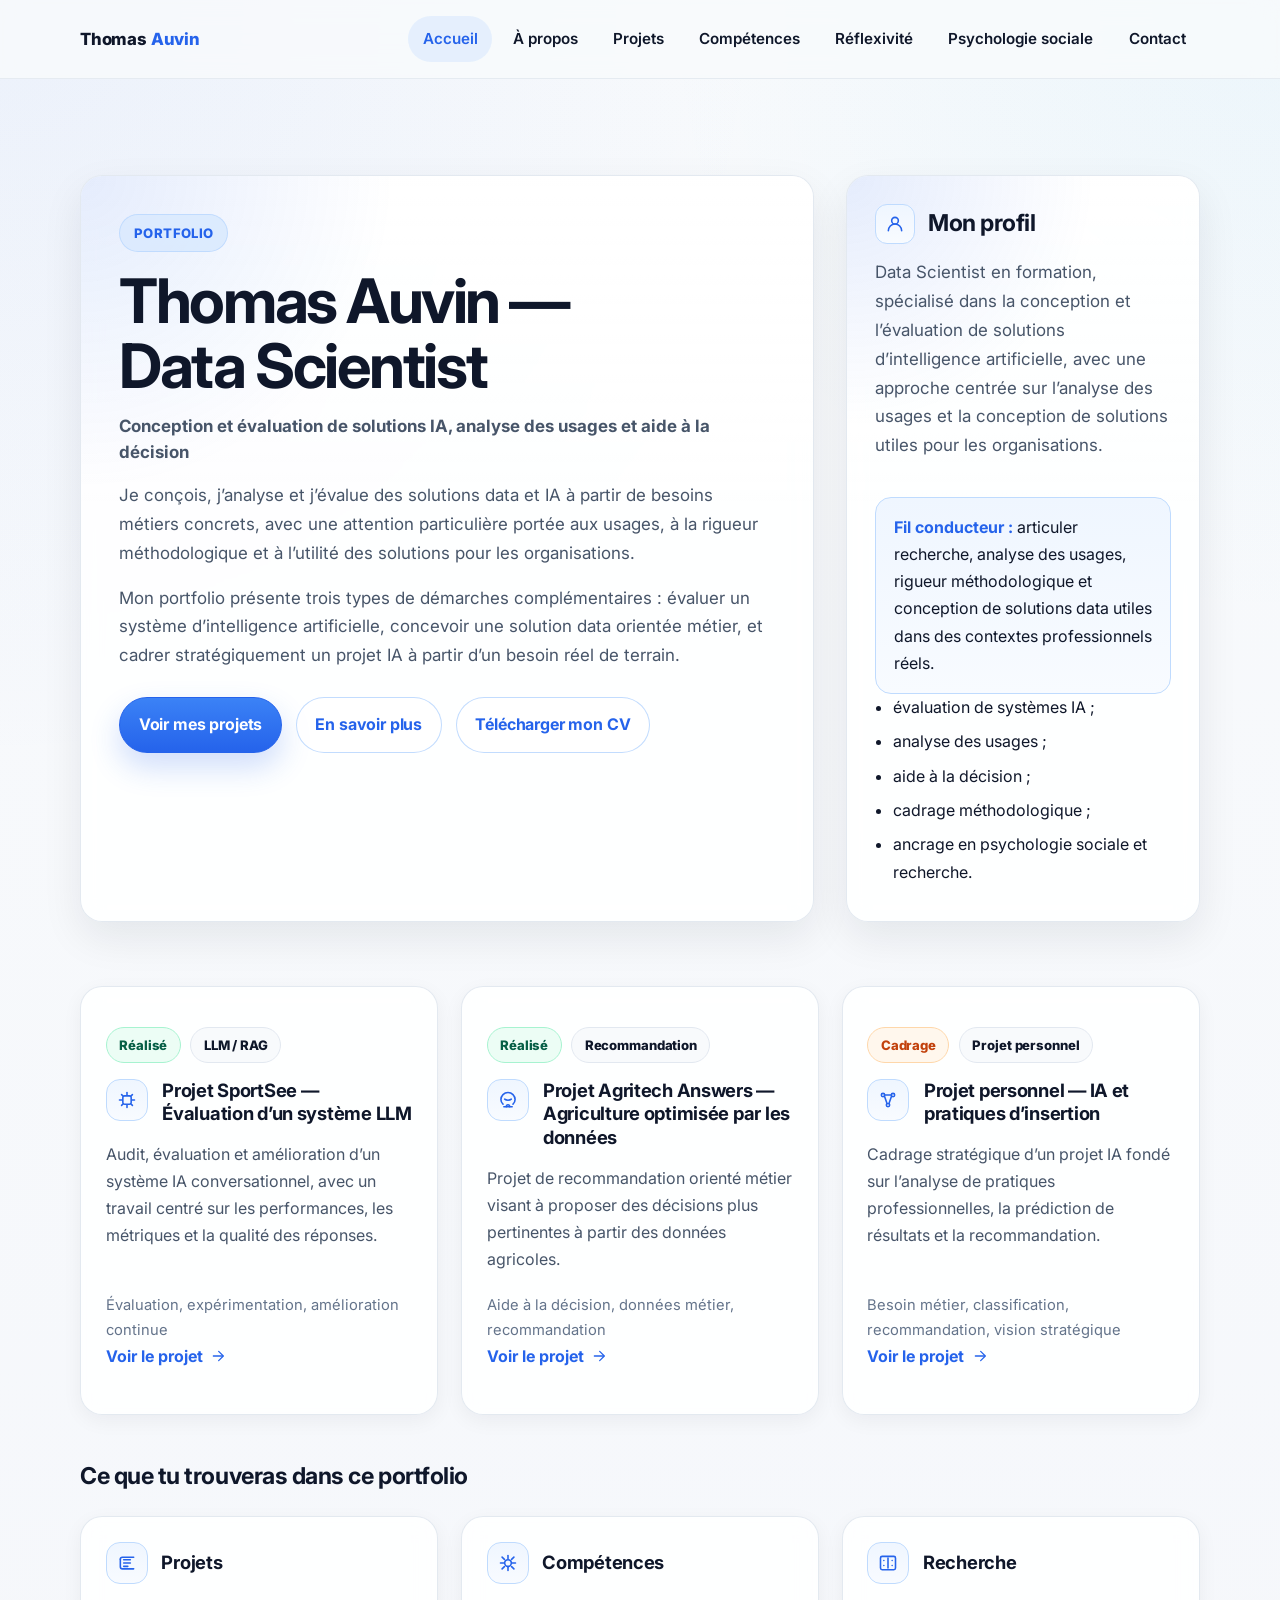
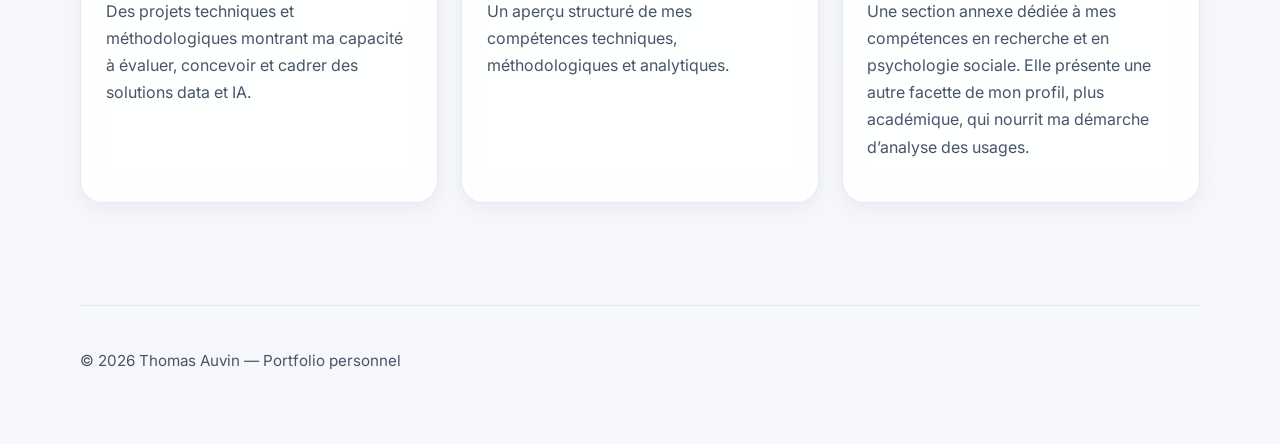
==== commit 54eecd7e: "ajout icones" ====
--- a/index.html
+++ b/index.html
@@ -8,7 +8,106 @@
     name="description"
     content="Portfolio de Thomas Auvin, Data Scientist en formation : IA appliquée, évaluation de systèmes intelligents, analyse des usages et aide à la décision."
   />
+  <link rel="preconnect" href="https://fonts.googleapis.com">
+  <link rel="preconnect" href="https://fonts.gstatic.com" crossorigin>
+  <link href="https://fonts.googleapis.com/css2?family=Inter:wght@400;500;600;700;800&display=swap" rel="stylesheet">
   <link rel="stylesheet" href="assets/css/style.css" />
+
+  <style>
+    .home-projects {
+      padding: 0 0 1.5rem;
+    }
+
+    .icon-pill {
+      display: inline-flex;
+      align-items: center;
+      justify-content: center;
+      width: 42px;
+      height: 42px;
+      border-radius: 14px;
+      background: linear-gradient(180deg, #eff6ff 0%, #f8fbff 100%);
+      border: 1px solid #bfdbfe;
+      color: var(--accent);
+      flex-shrink: 0;
+    }
+
+    .icon-pill svg {
+      width: 20px;
+      height: 20px;
+      stroke: currentColor;
+    }
+
+    .card-title-row {
+      display: flex;
+      align-items: flex-start;
+      gap: 0.9rem;
+      margin-bottom: 0.9rem;
+    }
+
+    .card-title-row h3,
+    .card-title-row h2 {
+      margin: 0;
+    }
+
+    .section-card-title {
+      display: flex;
+      align-items: center;
+      gap: 0.85rem;
+      margin-bottom: 0.85rem;
+    }
+
+    .section-card-title h3 {
+      margin: 0;
+    }
+
+    .hero-aside-title {
+      display: flex;
+      align-items: center;
+      gap: 0.8rem;
+      margin-bottom: 0.9rem;
+    }
+
+    .hero-aside-title h2 {
+      margin: 0;
+    }
+
+    .hero-aside-title .icon-pill {
+      width: 40px;
+      height: 40px;
+      border-radius: 12px;
+    }
+
+    .project-card .project-link {
+      display: inline-flex;
+      align-items: center;
+      gap: 0.45rem;
+      font-weight: 700;
+    }
+
+    .project-card .project-link svg {
+      width: 16px;
+      height: 16px;
+      stroke: currentColor;
+    }
+
+    @media (max-width: 640px) {
+      .card-title-row,
+      .section-card-title,
+      .hero-aside-title {
+        gap: 0.7rem;
+      }
+
+      .icon-pill {
+        width: 38px;
+        height: 38px;
+      }
+
+      .icon-pill svg {
+        width: 18px;
+        height: 18px;
+      }
+    }
+  </style>
 </head>
 <body>
   <header class="site-header">
@@ -49,14 +148,23 @@
           <div class="hero-actions">
             <a class="button button-primary" href="projets.html">Voir mes projets</a>
             <a class="button button-secondary" href="a-propos.html">En savoir plus</a>
-            <a class="button button-secondary" href="assets/docs/cv-thomas-auvin.pdf" target="_blank">
+            <a class="button button-secondary" href="assets/docs/cv-thomas-auvin.pdf" target="_blank" rel="noopener">
               Télécharger mon CV
             </a>
           </div>
         </div>
 
         <aside class="hero-card hero-aside">
-          <h2>Mon profil</h2>
+          <div class="hero-aside-title">
+            <span class="icon-pill" aria-hidden="true">
+              <svg viewBox="0 0 24 24" fill="none" stroke-width="1.9" stroke-linecap="round" stroke-linejoin="round">
+                <path d="M12 12a4 4 0 1 0-4-4 4 4 0 0 0 4 4Z"/>
+                <path d="M4 20a8 8 0 0 1 16 0"/>
+              </svg>
+            </span>
+            <h2>Mon profil</h2>
+          </div>
+
           <p>
             Data Scientist en formation, spécialisé dans la conception et l’évaluation de solutions
             d’intelligence artificielle, avec une approche centrée sur l’analyse des usages
@@ -80,61 +188,132 @@
       </div>
     </section>
 
-    <div class="grid-3">
-      <article class="card project-card">
-        <div>
-          <div class="badge-row">
-            <span class="badge badge-done">Réalisé</span>
-            <span class="badge">LLM / RAG</span>
-          </div>
-          <h3>Projet SportSee — Évaluation d’un système LLM</h3>
-          <p>
-            Audit, évaluation et amélioration d’un système IA conversationnel,
-            avec un travail centré sur les performances, les métriques et la qualité des réponses.
-          </p>
+    <section class="home-projects">
+      <div class="container">
+        <div class="grid-3">
+          <article class="card project-card">
+            <div>
+              <div class="badge-row">
+                <span class="badge badge-done">Réalisé</span>
+                <span class="badge">LLM / RAG</span>
+              </div>
+
+              <div class="card-title-row">
+                <span class="icon-pill" aria-hidden="true">
+                  <svg viewBox="0 0 24 24" fill="none" stroke-width="1.9" stroke-linecap="round" stroke-linejoin="round">
+                    <path d="M12 6V3"/>
+                    <path d="M16.5 7.5 18.5 5.5"/>
+                    <path d="M18 12h3"/>
+                    <path d="M16.5 16.5 18.5 18.5"/>
+                    <path d="M12 18v3"/>
+                    <path d="M7.5 16.5 5.5 18.5"/>
+                    <path d="M6 12H3"/>
+                    <path d="M7.5 7.5 5.5 5.5"/>
+                    <rect x="7" y="7" width="10" height="10" rx="2"/>
+                  </svg>
+                </span>
+                <h3>Projet SportSee — Évaluation d’un système LLM</h3>
+              </div>
+
+              <p>
+                Audit, évaluation et amélioration d’un système IA conversationnel,
+                avec un travail centré sur les performances, les métriques et la qualité des réponses.
+              </p>
+            </div>
+            <div class="project-meta">
+              Évaluation, expérimentation, amélioration continue
+            </div>
+            <p>
+              <a class="project-link" href="projects/projet-10-llm.html">
+                Voir le projet
+                <svg viewBox="0 0 24 24" fill="none" stroke-width="1.9" stroke-linecap="round" stroke-linejoin="round" aria-hidden="true">
+                  <path d="M5 12h14"/>
+                  <path d="m13 5 7 7-7 7"/>
+                </svg>
+              </a>
+            </p>
+          </article>
+
+          <article class="card project-card">
+            <div>
+              <div class="badge-row">
+                <span class="badge badge-done">Réalisé</span>
+                <span class="badge">Recommandation</span>
+              </div>
+
+              <div class="card-title-row">
+                <span class="icon-pill" aria-hidden="true">
+                  <svg viewBox="0 0 24 24" fill="none" stroke-width="1.9" stroke-linecap="round" stroke-linejoin="round">
+                    <path d="M7 20h10"/>
+                    <path d="M10 20c0-3 4-3 4 0"/>
+                    <path d="M6 17c-1.5-1.3-2.5-3.5-2.5-5.5A8.5 8.5 0 0 1 12 3a8.5 8.5 0 0 1 8.5 8.5c0 2-1 4.2-2.5 5.5"/>
+                    <path d="M8 11c1 .8 2.2 1.2 4 1.2s3-.4 4-1.2"/>
+                  </svg>
+                </span>
+                <h3>Projet Agritech Answers — Agriculture optimisée par les données</h3>
+              </div>
+
+              <p>
+                Projet de recommandation orienté métier visant à proposer des décisions
+                plus pertinentes à partir des données agricoles.
+              </p>
+            </div>
+            <div class="project-meta">
+              Aide à la décision, données métier, recommandation
+            </div>
+            <p>
+              <a class="project-link" href="projects/projet-12-agritech.html">
+                Voir le projet
+                <svg viewBox="0 0 24 24" fill="none" stroke-width="1.9" stroke-linecap="round" stroke-linejoin="round" aria-hidden="true">
+                  <path d="M5 12h14"/>
+                  <path d="m13 5 7 7-7 7"/>
+                </svg>
+              </a>
+            </p>
+          </article>
+
+          <article class="card project-card">
+            <div>
+              <div class="badge-row">
+                <span class="badge badge-planning">Cadrage</span>
+                <span class="badge">Projet personnel</span>
+              </div>
+
+              <div class="card-title-row">
+                <span class="icon-pill" aria-hidden="true">
+                  <svg viewBox="0 0 24 24" fill="none" stroke-width="1.9" stroke-linecap="round" stroke-linejoin="round">
+                    <circle cx="6" cy="6" r="2"/>
+                    <circle cx="18" cy="6" r="2"/>
+                    <circle cx="12" cy="18" r="2"/>
+                    <path d="M8 6h8"/>
+                    <path d="M7.7 7.3 10.3 14.7"/>
+                    <path d="M16.3 7.3 13.7 14.7"/>
+                  </svg>
+                </span>
+                <h3>Projet personnel — IA et pratiques d’insertion</h3>
+              </div>
+
+              <p>
+                Cadrage stratégique d’un projet IA fondé sur l’analyse de pratiques professionnelles,
+                la prédiction de résultats et la recommandation.
+              </p>
+            </div>
+            <div class="project-meta">
+              Besoin métier, classification, recommandation, vision stratégique
+            </div>
+            <p>
+              <a class="project-link" href="projects/projet-perso-insertion-ia.html">
+                Voir le projet
+                <svg viewBox="0 0 24 24" fill="none" stroke-width="1.9" stroke-linecap="round" stroke-linejoin="round" aria-hidden="true">
+                  <path d="M5 12h14"/>
+                  <path d="m13 5 7 7-7 7"/>
+                </svg>
+              </a>
+            </p>
+          </article>
         </div>
-        <div class="project-meta">
-          Évaluation, expérimentation, amélioration continue
-        </div>
-        <p><a href="projects/projet-10-llm.html">Voir le projet</a></p>
-      </article>
-
-      <article class="card project-card">
-        <div>
-          <div class="badge-row">
-            <span class="badge badge-done">Réalisé</span>
-            <span class="badge">Recommandation</span>
-          </div>
-          <h3>Projet Agritech Answers — Agriculture optimisée par les données</h3>
-          <p>
-            Projet de recommandation orienté métier visant à proposer des décisions
-            plus pertinentes à partir des données agricoles.
-          </p>
-        </div>
-        <div class="project-meta">
-          Aide à la décision, données métier, recommandation
-        </div>
-        <p><a href="projects/projet-12-agritech.html">Voir le projet</a></p>
-      </article>
-
-      <article class="card project-card">
-        <div>
-          <div class="badge-row">
-            <span class="badge badge-planning">Cadrage</span>
-            <span class="badge">Projet personnel</span>
-          </div>
-          <h3>Projet personnel — IA et pratiques d’insertion</h3>
-          <p>
-            Cadrage stratégique d’un projet IA fondé sur l’analyse de pratiques professionnelles,
-            la prédiction de résultats et la recommandation.
-          </p>
-        </div>
-        <div class="project-meta">
-          Besoin métier, classification, recommandation, vision stratégique
-        </div>
-        <p><a href="projects/projet-perso-insertion-ia.html">Voir le projet</a></p>
-      </article>
-    </div>
+      </div>
+    </section>
 
     <section class="section">
       <div class="container">
@@ -144,7 +323,18 @@
 
         <div class="grid-3">
           <div class="card">
-            <h3>Projets</h3>
+            <div class="section-card-title">
+              <span class="icon-pill" aria-hidden="true">
+                <svg viewBox="0 0 24 24" fill="none" stroke-width="1.9" stroke-linecap="round" stroke-linejoin="round">
+                  <path d="M4 7.5A2.5 2.5 0 0 1 6.5 5H20"/>
+                  <path d="M4 7.5v9A2.5 2.5 0 0 0 6.5 19H20"/>
+                  <path d="M8 8h8"/>
+                  <path d="M8 12h8"/>
+                  <path d="M8 16h5"/>
+                </svg>
+              </span>
+              <h3>Projets</h3>
+            </div>
             <p>
               Des projets techniques et méthodologiques montrant ma capacité à évaluer,
               concevoir et cadrer des solutions data et IA.
@@ -152,7 +342,22 @@
           </div>
 
           <div class="card">
-            <h3>Compétences</h3>
+            <div class="section-card-title">
+              <span class="icon-pill" aria-hidden="true">
+                <svg viewBox="0 0 24 24" fill="none" stroke-width="1.9" stroke-linecap="round" stroke-linejoin="round">
+                  <path d="M12 3v4"/>
+                  <path d="M12 17v4"/>
+                  <path d="M4.9 4.9 7.7 7.7"/>
+                  <path d="m16.3 16.3 2.8 2.8"/>
+                  <path d="M3 12h4"/>
+                  <path d="M17 12h4"/>
+                  <path d="m4.9 19.1 2.8-2.8"/>
+                  <path d="m16.3 7.7 2.8-2.8"/>
+                  <circle cx="12" cy="12" r="4"/>
+                </svg>
+              </span>
+              <h3>Compétences</h3>
+            </div>
             <p>
               Un aperçu structuré de mes compétences techniques, méthodologiques
               et analytiques.
@@ -160,7 +365,19 @@
           </div>
 
           <div class="card">
-            <h3>Recherche</h3>
+            <div class="section-card-title">
+              <span class="icon-pill" aria-hidden="true">
+                <svg viewBox="0 0 24 24" fill="none" stroke-width="1.9" stroke-linecap="round" stroke-linejoin="round">
+                  <path d="M12 6v12"/>
+                  <path d="M7 9h.01"/>
+                  <path d="M17 9h.01"/>
+                  <path d="M7 15h.01"/>
+                  <path d="M17 15h.01"/>
+                  <path d="M5 4h14a2 2 0 0 1 2 2v12a2 2 0 0 1-2 2H5a2 2 0 0 1-2-2V6a2 2 0 0 1 2-2Z"/>
+                </svg>
+              </span>
+              <h3>Recherche</h3>
+            </div>
             <p>
               Une section annexe dédiée à mes compétences en recherche et en psychologie sociale.
               Elle présente une autre facette de mon profil, plus académique,
--- a/assets/css/style.css
+++ b/assets/css/style.css
@@ -72,6 +72,10 @@
   margin: 0 auto;
 }
 
+/* =========================
+   HEADER / NAV
+   ========================= */
+
 .site-header {
   position: sticky;
   top: 0;
@@ -121,6 +125,10 @@
   color: var(--accent);
   background: rgba(219, 234, 254, 0.65);
 }
+
+/* =========================
+   HERO / PAGE HEADERS
+   ========================= */
 
 .hero {
   padding: 6rem 0 4rem;
@@ -183,13 +191,26 @@
   border: 1px solid rgba(191, 219, 254, 0.95);
 }
 
-.hero h1,
-.page-title {
+.hero h1 {
   margin: 0 0 1rem;
   line-height: 1.06;
   letter-spacing: -0.04em;
   font-size: clamp(2.3rem, 4.8vw, 4rem);
   max-width: 14ch;
+}
+
+.page-title {
+  margin: 0 0 1rem;
+  line-height: 1.12;
+  letter-spacing: -0.035em;
+  font-size: clamp(2rem, 4vw, 3.2rem);
+  max-width: min(24ch, 100%);
+  text-wrap: balance;
+}
+
+.page-title-wide {
+  max-width: min(30ch, 100%);
+  font-size: clamp(1.9rem, 3.6vw, 3rem);
 }
 
 .hero-subtitle {
@@ -214,6 +235,10 @@
   gap: 0.9rem;
   margin-top: 1.7rem;
 }
+
+/* =========================
+   BUTTONS
+   ========================= */
 
 .button {
   display: inline-flex;
@@ -259,14 +284,60 @@
   background: rgba(239, 246, 255, 0.95);
 }
 
-.hero-aside {
-  padding: 1.75rem;
+/* =========================
+   COMMON ICON / TITLE UTILS
+   ========================= */
+
+.icon-pill {
+  display: inline-flex;
+  align-items: center;
+  justify-content: center;
+  width: 42px;
+  height: 42px;
+  border-radius: 14px;
+  background: linear-gradient(180deg, #eff6ff 0%, #f8fbff 100%);
+  border: 1px solid #bfdbfe;
+  color: var(--accent);
+  flex-shrink: 0;
+}
+
+.icon-pill svg {
+  width: 20px;
+  height: 20px;
+  stroke: currentColor;
+}
+
+.block-title-row,
+.aside-title-row,
+.card-title-row,
+.section-card-title,
+.hero-aside-title,
+.skills-center-head,
+.skills-branch-head {
   display: flex;
-  flex-direction: column;
-  justify-content: center;
-}
-
-.hero-aside h2,
+  align-items: flex-start;
+  gap: 0.9rem;
+  margin-bottom: 0.9rem;
+}
+
+.block-title-row h2,
+.aside-title-row h3,
+.card-title-row h2,
+.card-title-row h3,
+.section-card-title h3,
+.hero-aside-title h2,
+.skills-center-head h2,
+.skills-branch-head h3 {
+  margin: 0;
+}
+
+.hero-aside-title .icon-pill {
+  width: 40px;
+  height: 40px;
+  border-radius: 12px;
+}
+
+.hero-aside-title h2,
 .section-title {
   margin-top: 0;
   margin-bottom: 1rem;
@@ -275,12 +346,53 @@
   letter-spacing: -0.02em;
 }
 
+.project-link,
+.contact-link {
+  display: inline-flex;
+  align-items: center;
+  gap: 0.45rem;
+  font-weight: 700;
+}
+
+.project-link svg,
+.contact-link svg {
+  width: 16px;
+  height: 16px;
+  stroke: currentColor;
+}
+
+/* =========================
+   GENERIC PAGE BLOCKS
+   ========================= */
+
+.home-projects,
+.projects-page,
+.about-page,
+.reflexivite-page,
+.research-page,
+.contact-page,
+.project-page,
+.skills-page {
+  padding-bottom: 4rem;
+}
+
+.hero-aside {
+  padding: 1.75rem;
+  display: flex;
+  flex-direction: column;
+  justify-content: center;
+}
+
 .hero-aside p {
   margin: 0 0 0.9rem;
   color: var(--muted);
 }
 
-.hero-highlight {
+.hero-highlight,
+.about-callout,
+reflexive-note,
+.project-note,
+.research-note {
   margin-top: 1.4rem;
   padding: 1rem 1.1rem;
   border-radius: 16px;
@@ -288,7 +400,11 @@
   border: 1px solid #bfdbfe;
 }
 
-.hero-highlight strong {
+.hero-highlight strong,
+.about-callout strong,
+.reflexive-note strong,
+.project-note strong,
+.research-note strong {
   color: var(--accent);
 }
 
@@ -311,6 +427,25 @@
   grid-template-columns: repeat(3, minmax(0, 1fr));
   gap: 1.4rem;
 }
+
+.content-grid {
+  display: grid;
+  grid-template-columns: minmax(0, 2fr) minmax(260px, 1fr);
+  gap: 1.6rem;
+  align-items: start;
+}
+
+.page-hero {
+  padding: 5rem 0 2.4rem;
+}
+
+.page-content {
+  padding-bottom: 4rem;
+}
+
+/* =========================
+   CARDS / BLOCKS / ASIDES
+   ========================= */
 
 .card {
   padding: 1.55rem;
@@ -339,30 +474,6 @@
 .card p {
   margin: 0 0 1rem;
   color: var(--muted);
-}
-
-.inline-list {
-  margin: 0;
-  padding-left: 1.1rem;
-}
-
-.inline-list li {
-  margin-bottom: 0.35rem;
-}
-
-.page-hero {
-  padding: 5rem 0 2.4rem;
-}
-
-.page-content {
-  padding-bottom: 4rem;
-}
-
-.content-grid {
-  display: grid;
-  grid-template-columns: minmax(0, 2fr) minmax(260px, 1fr);
-  gap: 1.6rem;
-  align-items: start;
 }
 
 .content-block {
@@ -418,6 +529,10 @@
 .aside-box li {
   color: var(--muted);
 }
+
+/* =========================
+   TAGS / BADGES / LISTS
+   ========================= */
 
 .badge-row {
   display: flex;
@@ -458,6 +573,40 @@
   color: #c2410c;
 }
 
+.inline-list {
+  margin: 0;
+  padding-left: 1.1rem;
+}
+
+.inline-list li {
+  margin-bottom: 0.35rem;
+}
+
+.profile-list {
+  margin: 0;
+  padding-left: 1.1rem;
+}
+
+.profile-list li {
+  margin-bottom: 0.45rem;
+}
+
+.link-list,
+.resource-links {
+  margin: 0;
+  padding-left: 1.1rem;
+}
+
+.link-list li,
+.resource-links li {
+  margin-bottom: 0.5rem;
+}
+
+.link-list a,
+.resource-links a {
+  font-weight: 600;
+}
+
 .project-card {
   display: flex;
   flex-direction: column;
@@ -475,14 +624,213 @@
   font-size: 0.92rem;
 }
 
-.profile-list {
+/* =========================
+   PAGE COMPÉTENCES : CARTE
+   ========================= */
+
+.skills-map {
+  position: relative;
+  display: grid;
+  grid-template-columns: repeat(12, minmax(0, 1fr));
+  gap: 1.4rem;
+  align-items: stretch;
+}
+
+.skills-center,
+.skills-branch {
+  position: relative;
+  background: rgba(255, 255, 255, 0.9);
+  border: 1px solid rgba(226, 232, 240, 0.95);
+  border-radius: 24px;
+  box-shadow: 0 12px 34px rgba(15, 23, 42, 0.07);
+  backdrop-filter: blur(10px);
+  -webkit-backdrop-filter: blur(10px);
+}
+
+.skills-center {
+  grid-column: 4 / 10;
+  grid-row: 2 / 4;
+  padding: 2rem;
+  text-align: center;
+  background: linear-gradient(180deg, rgba(239, 246, 255, 0.95) 0%, rgba(255, 255, 255, 0.96) 100%);
+  border-color: #bfdbfe;
+  box-shadow: 0 18px 44px rgba(37, 99, 235, 0.12);
+  z-index: 2;
+}
+
+.skills-center-head {
+  justify-content: center;
+}
+
+.skills-center-head .icon-pill {
+  width: 46px;
+  height: 46px;
+  border-radius: 16px;
+}
+
+.skills-center-head-wrap {
+  text-align: left;
+}
+
+.skills-center-eyebrow {
+  display: inline-flex;
+  align-items: center;
+  justify-content: center;
+  margin-bottom: 0.35rem;
+  padding: 0.38rem 0.8rem;
+  border-radius: 999px;
+  background: #dbeafe;
+  color: #1d4ed8;
+  font-size: 0.8rem;
+  font-weight: 800;
+  text-transform: uppercase;
+  letter-spacing: 0.04em;
+}
+
+.skills-center h2 {
+  margin: 0 0 0.8rem;
+  font-size: 1.65rem;
+  line-height: 1.2;
+  letter-spacing: -0.02em;
+}
+
+.skills-center p {
   margin: 0;
-  padding-left: 1.1rem;
-}
-
-.profile-list li {
-  margin-bottom: 0.45rem;
-}
+  color: var(--muted);
+  max-width: 48ch;
+  margin-inline: auto;
+}
+
+.skills-branch {
+  padding: 1.25rem;
+  transition: transform 0.22s ease, box-shadow 0.22s ease, border-color 0.22s ease;
+}
+
+.skills-branch:hover {
+  transform: translateY(-3px);
+  box-shadow: 0 18px 38px rgba(15, 23, 42, 0.1);
+  border-color: var(--border-strong);
+}
+
+.skills-branch h3 {
+  margin: 0;
+  font-size: 1.08rem;
+  line-height: 1.25;
+  letter-spacing: -0.015em;
+}
+
+.skills-tags {
+  display: flex;
+  flex-wrap: wrap;
+  gap: 0.55rem;
+}
+
+.skills-tags span {
+  display: inline-flex;
+  align-items: center;
+  min-height: 32px;
+  padding: 0.38rem 0.78rem;
+  border-radius: 999px;
+  background: #f8fafc;
+  border: 1px solid #e2e8f0;
+  color: var(--text);
+  font-size: 0.84rem;
+  font-weight: 600;
+  line-height: 1.3;
+}
+
+.skills-branch-text {
+  margin: 0;
+  color: var(--muted);
+}
+
+.skills-branch::after {
+  content: "";
+  position: absolute;
+  background: linear-gradient(180deg, rgba(191, 219, 254, 0.9) 0%, rgba(226, 232, 240, 0.9) 100%);
+  border-radius: 999px;
+  z-index: 0;
+}
+
+.skills-branch-data {
+  grid-column: 1 / 5;
+  grid-row: 1 / 2;
+}
+
+.skills-branch-data::after {
+  width: 2px;
+  height: 62px;
+  right: -14px;
+  bottom: -54px;
+  transform: rotate(-28deg);
+}
+
+.skills-branch-deploy {
+  grid-column: 9 / 13;
+  grid-row: 1 / 2;
+}
+
+.skills-branch-deploy::after {
+  width: 2px;
+  height: 62px;
+  left: -14px;
+  bottom: -54px;
+  transform: rotate(28deg);
+}
+
+.skills-branch-project {
+  grid-column: 1 / 4;
+  grid-row: 3 / 4;
+}
+
+.skills-branch-project::after {
+  width: 52px;
+  height: 2px;
+  right: -38px;
+  top: 50%;
+}
+
+.skills-branch-communication {
+  grid-column: 10 / 13;
+  grid-row: 3 / 4;
+}
+
+.skills-branch-communication::after {
+  width: 52px;
+  height: 2px;
+  left: -38px;
+  top: 50%;
+}
+
+.skills-branch-languages {
+  grid-column: 2 / 5;
+  grid-row: 4 / 5;
+}
+
+.skills-branch-languages::after {
+  width: 2px;
+  height: 56px;
+  right: 22px;
+  top: -46px;
+  transform: rotate(26deg);
+}
+
+.skills-branch-thread {
+  grid-column: 8 / 12;
+  grid-row: 4 / 5;
+}
+
+.skills-branch-thread::after {
+  width: 2px;
+  height: 56px;
+  left: 22px;
+  top: -46px;
+  transform: rotate(-26deg);
+}
+
+/* =========================
+   FOOTER
+   ========================= */
 
 .site-footer {
   padding: 2.4rem 0 3.4rem;
@@ -493,6 +841,40 @@
 .site-footer .container {
   border-top: 1px solid var(--border);
   padding-top: 1.7rem;
+}
+
+/* =========================
+   RESPONSIVE
+   ========================= */
+
+@media (max-width: 980px) {
+  .skills-map {
+    display: grid;
+    grid-template-columns: 1fr;
+    gap: 1rem;
+  }
+
+  .skills-center,
+  .skills-branch {
+    grid-column: auto !important;
+    grid-row: auto !important;
+  }
+
+  .skills-branch::after {
+    display: none;
+  }
+
+  .skills-center {
+    text-align: left;
+  }
+
+  .skills-center p {
+    margin-inline: 0;
+  }
+
+  .skills-center-head {
+    justify-content: flex-start;
+  }
 }
 
 @media (max-width: 960px) {
@@ -565,4 +947,29 @@
   .nav-links a {
     padding: 0.55rem 0.75rem;
   }
+
+  .block-title-row,
+  .aside-title-row,
+  .card-title-row,
+  .section-card-title,
+  .hero-aside-title,
+  .skills-center-head,
+  .skills-branch-head {
+    gap: 0.7rem;
+  }
+
+  .icon-pill {
+    width: 38px;
+    height: 38px;
+  }
+
+  .icon-pill svg {
+    width: 18px;
+    height: 18px;
+  }
+
+  .skills-center-head .icon-pill {
+    width: 42px;
+    height: 42px;
+  }
 }
